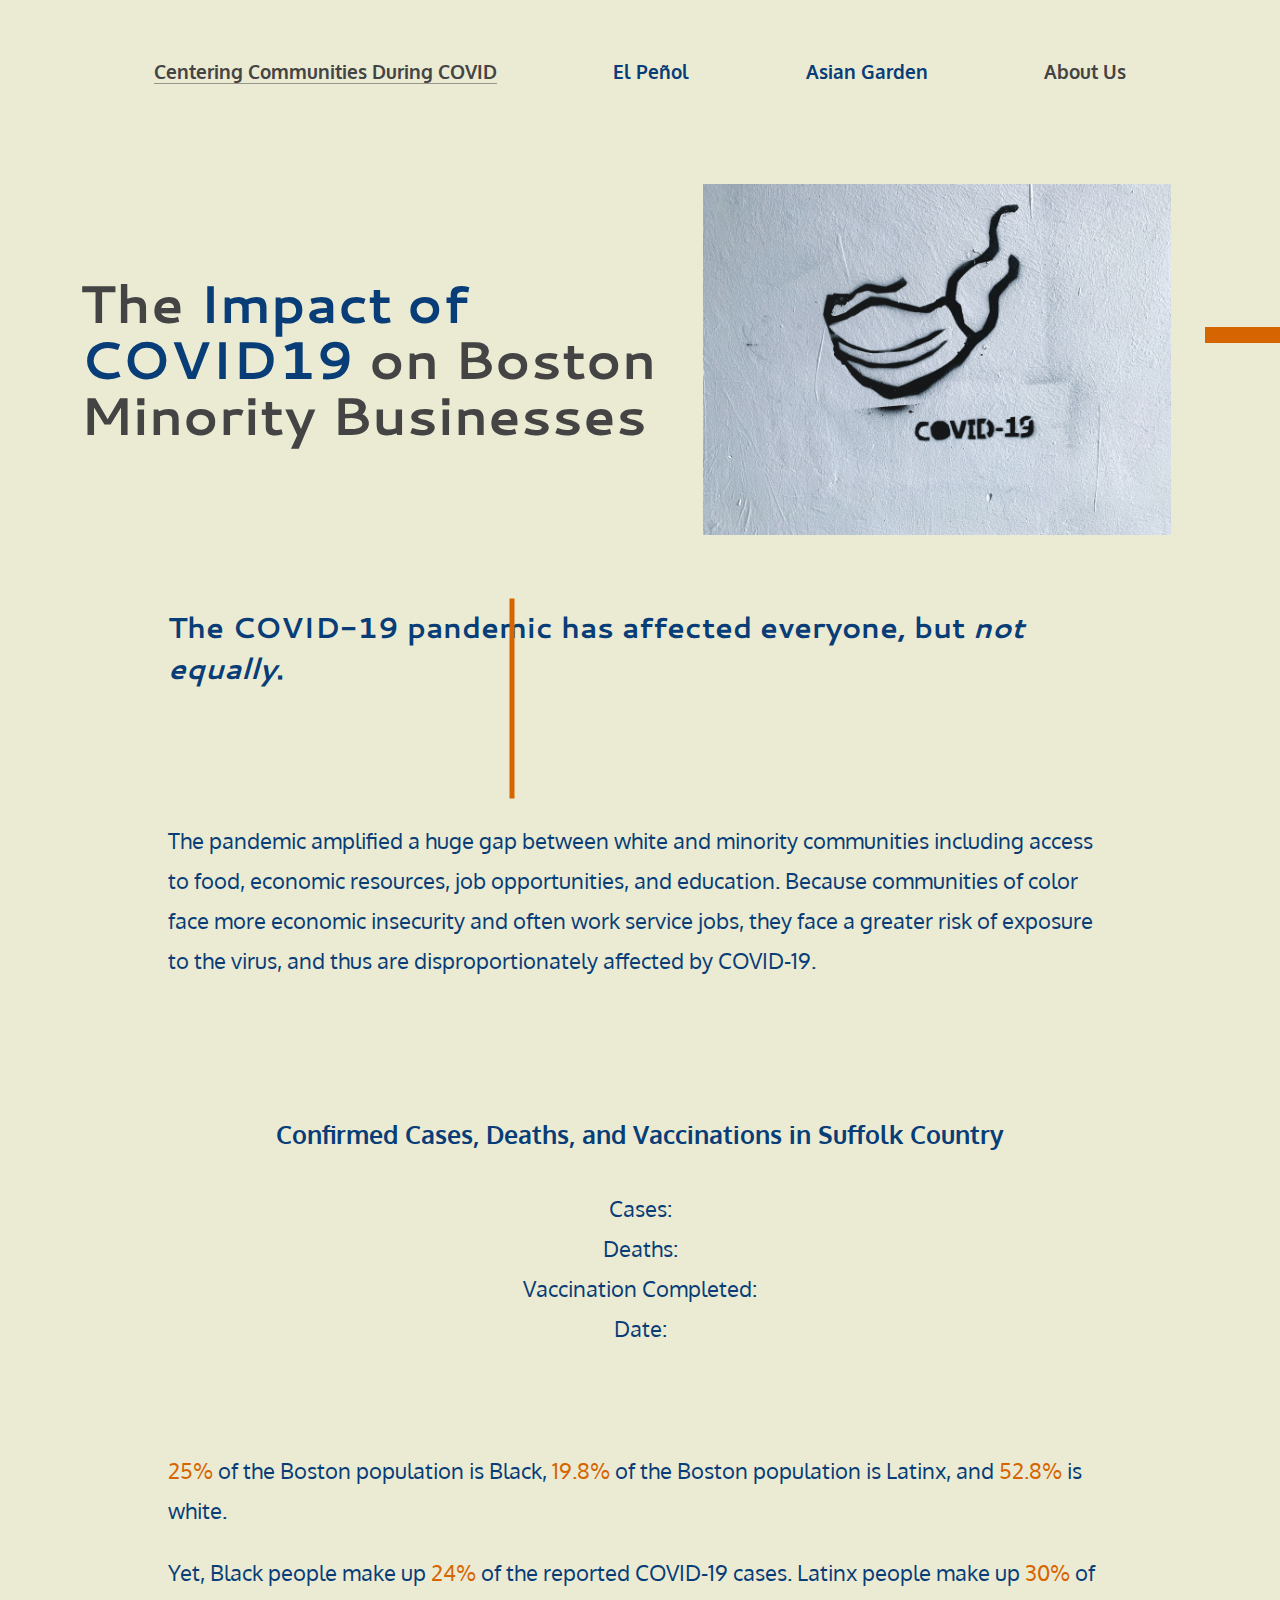
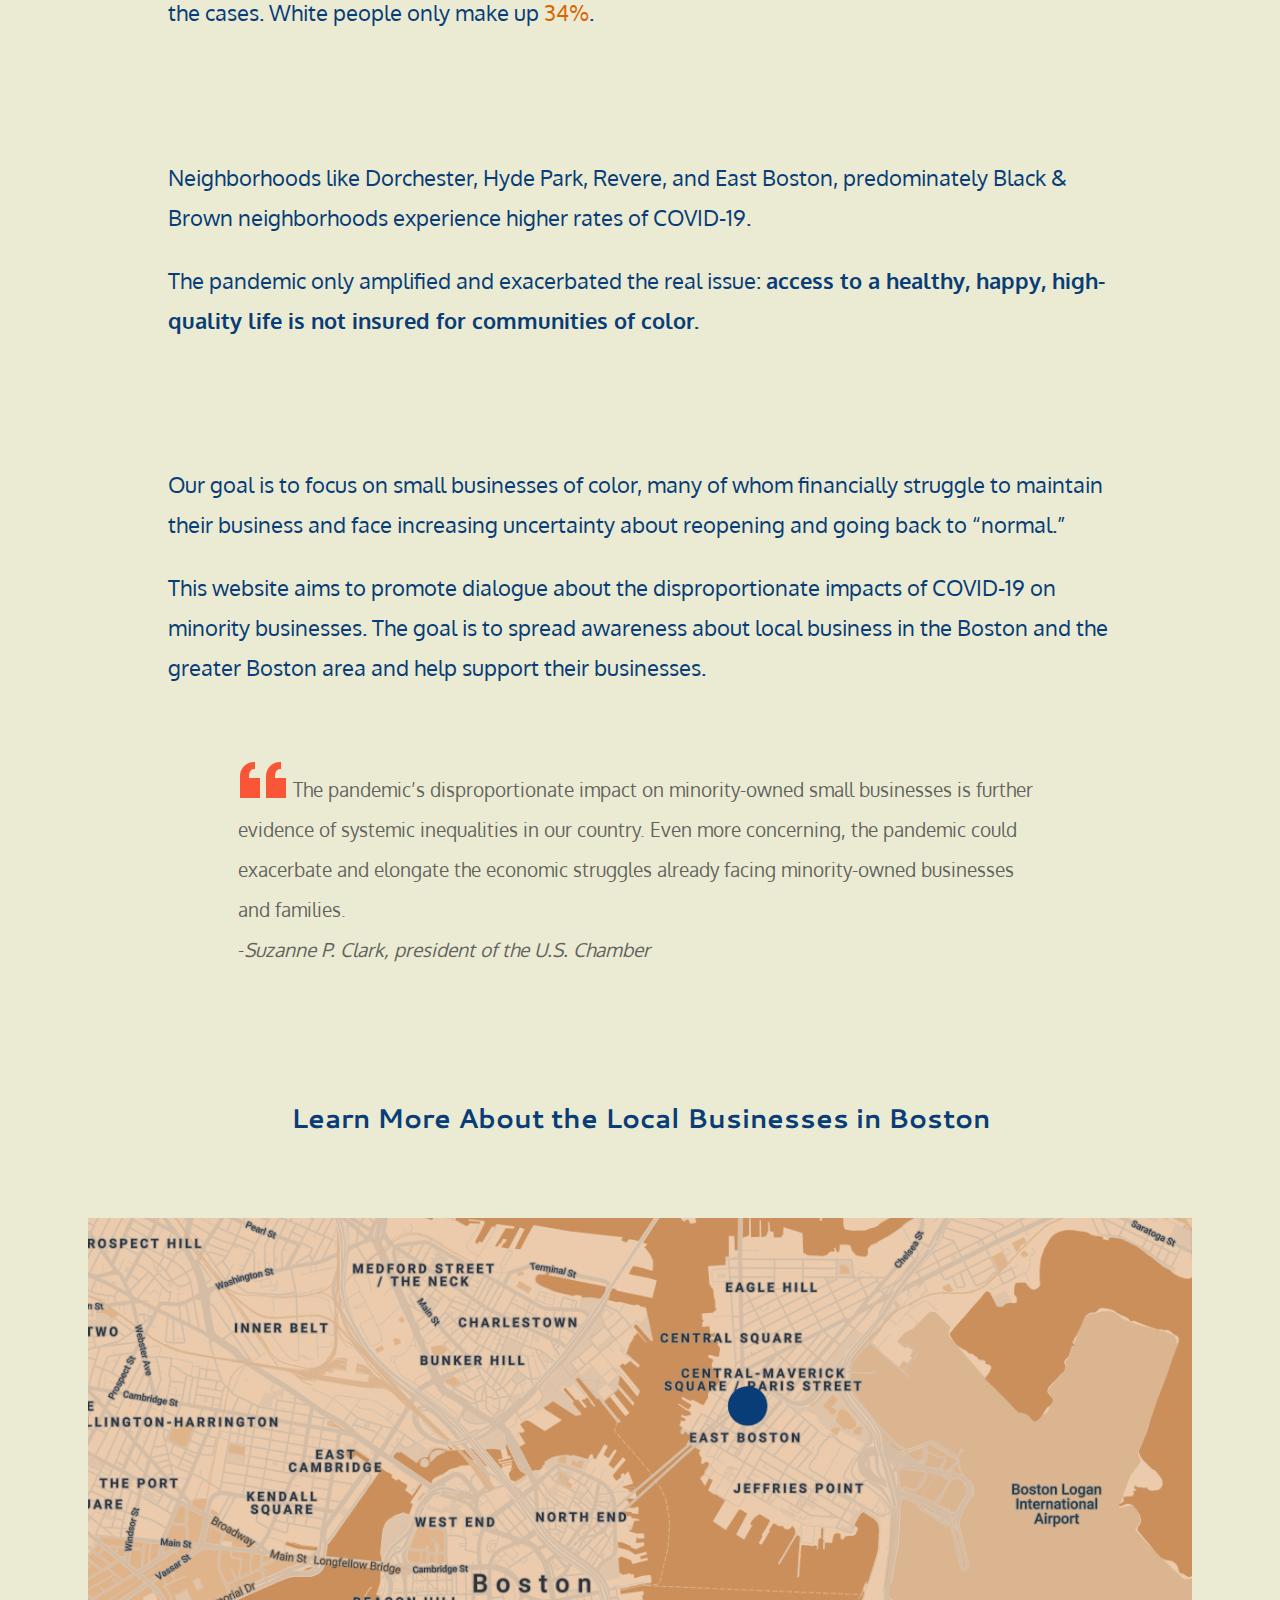
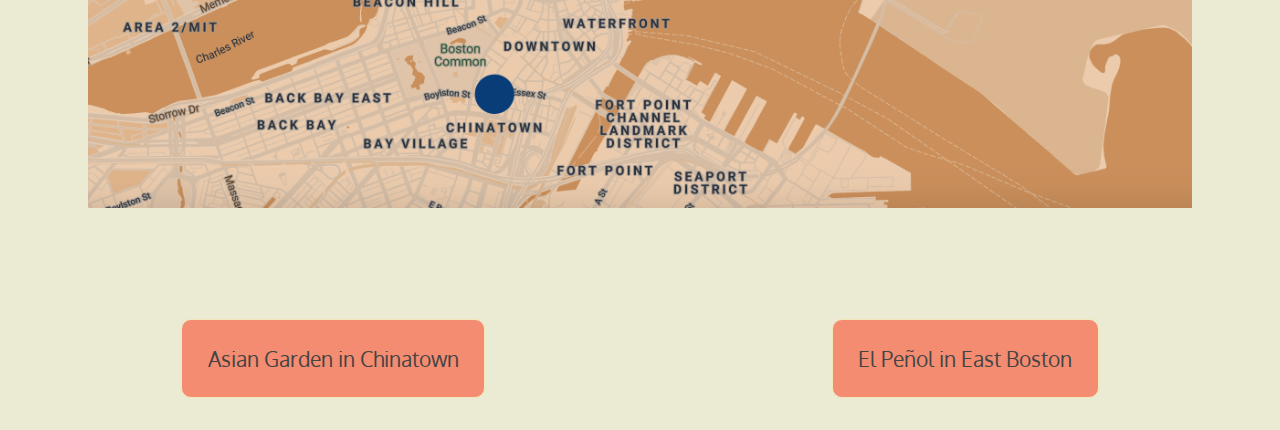
==== index.html @ 9fec3e1b "moved about us nav bar" ====
<!DOCTYPE html>
<head>
    <meta charset="utf-8">
    <meta http-equiv="X-UA-Compatible" content="IE=edge">
    <meta name="viewport" content="width=device-width, initial-scale=1.0"/>
    <link rel="stylesheet" href="styles/style.css">
    <link rel="apple-touch-icon" sizes="180x180" href="apple-touch-icon.png">
    <link rel="icon" type="image/png" sizes="32x32" href="favicon-32x32.png">
    <link rel="icon" type="image/png" sizes="16x16" href="favicon-16x16.png">
    <link rel="manifest" href="/site.webmanifest">
    <script src="https://ajax.googleapis.com/ajax/libs/jquery/3.5.1/jquery.min.js"></script> 
    <script src="scripts/script.js" defer></script>
    <title>Centering Communities During COVID-19</title>
</head>

  <body>  
    <header>
        <nav>
        <ul>
            <li><a class="nav-links centering-com active" href="index.html">Centering Communities During COVID</a></li>
            <li><a class="nav-links restaurant-link" href="eastboston.html">El Peñol</a></li>
            <li><a class="nav-links restaurant-link" href="chinatown.html">Asian Garden</a></li>
            <li><a class="nav-links" href="aboutus.html">About Us</a></li>
        </ul>
  </nav>
        <div class="container">
            <h1 class="front-page-header"> The <span class="header-span">Impact of COVID19</span> on Boston Minority Businesses </h1>
            <img class="header-image" src="assets/adam-niescioruk-Z9arfr0f248-unsplash.jpg" alt="graffiti of mask with word covid-19">  
            <div class="orange-line1"></div>
        </div>
    </header>  
    <main>
        <div class="homepage-introduction"> 
            <h2> The COVID-19 pandemic has affected everyone, but <i>not equally</i>.</h2>
        <div class="horizontal-line1"> </div>
        </div>
        <div class="overview-part-1">
            <p> The pandemic amplified a huge gap between white and minority communities including access to food, economic resources, job opportunities, and education. Because communities of color face more economic insecurity and often work service jobs, they face a greater risk of exposure to the virus, and thus are disproportionately affected by COVID-19. </p>
        </div>
        <div class="API-Data">
            <h4>Confirmed Cases, Deaths, and Vaccinations in Suffolk Country</h4>
            <div id="cases">Cases: </div>
            <div id="deaths">Deaths: </div>
            <div id= "vaccomp">Vaccination Completed: </div>
            <div id= "date"> Date: </div>
        </div>   
        </div>
        <div class="stats-set1"> 
            <p> <span>25%</span> of the Boston population is Black, <span>19.8%</span> of the Boston population is Latinx, and <span>52.8%</span> is white. </p>
            <p>Yet, Black people make up <span>24%</span> of the reported COVID-19 cases. Latinx people make up <span>30%</span> of the cases. White people only make up <span>34%</span>. </p>
        </div>
        <div class="overview-part-2">
            <p>  Neighborhoods like Dorchester, Hyde Park, Revere, and East Boston, predominately Black & Brown neighborhoods experience higher rates of COVID-19. </p>
            <p> The pandemic only amplified and exacerbated the real issue: <strong> access to a healthy, happy, high-quality life is not insured for communities of color.</strong> </p>
        </div>  
        
            <div class="overview-part-3">
                <p> Our goal is to focus on small businesses of color, many of whom financially struggle to maintain their business and face increasing uncertainty about reopening and going back to “normal.” </p>
                <p> This website aims to promote dialogue about the disproportionate impacts of COVID-19 on minority businesses. The goal is to spread awareness about local business in the Boston and the greater Boston area and help support their businesses.  </p>
                    <blockquote> <img class="quotemark" src="assets/icons8-quote-left-100.png">
                        The pandemic’s disproportionate impact on minority-owned small businesses is further evidence of systemic inequalities in our country. Even more concerning, the pandemic could exacerbate and elongate the economic struggles already facing minority-owned businesses and families. <br> -<cite>Suzanne P. Clark, president of the U.S. Chamber</cite></div>
                    </blockquote>
            </div>
        </div>

        <div class="cta-section"> 
            <h3> Learn More About the Local Businesses in Boston</h3>
            <img class="neighborhood-map" src="assets/map of neighborhood.png">
            <div class="cta"> 
                <button class="restaurant-button"> <a class="bottom-cta" href="chinatown.html">Asian Garden in Chinatown</a> </button>
                <button class="restaurant-button"> <a class="bottom-cta" href="eastboston.html">El Peñol in East Boston</a> </button>
            </div>
        </div>
    </main>
    <div class="foo2"></div>
  </body>

  <footer></footer>
</html>


  

</body>
</html>
---- styles/style.css ----
@import url('https://fonts.googleapis.com/css2?family=Cantarell:ital,wght@0,400;0,700;1,400;1,700&display=swap'); 
@import url('https://fonts.googleapis.com/css2?family=Oxygen:wght@300;400;700&display=swap'); 

*,
*::before,
*::after {
  box-sizing: border-box;
}

a:link { text-decoration: none; color:rgb(68, 68, 68)}
a:visited { text-decoration: none; color:rgb(68, 68, 68);}
a:hover { text-decoration: none; color:#d66401;}
a:active { text-decoration: none; color:rgb(68, 68, 68);}
/* universal + home page css */

/* for the carousel */
.carousel {
    /* width: fit-content;
    height:50rem; */
 display: relative;
}
.carousel-img{
    max-width: 20rem;
    width: fit-content;
    margin:0 auto;
} 

/* carousel ends */


body{
    background-color: #EBEBD3;
}

h1.front-page-header{
    padding-right: 1.5rem;
    font-size: 2.4rem;
}

.header-image{
    max-width: 100%;
    padding: 0.5rem 1rem;
    position: relative;
    right: 0.6rem;
}

.container{
    text-align: left;
    place-items: center;
    padding-left: 2.5rem;
}

/*decorative elements*/
/*the first orange block*/
.orange-line1{
    width: 200px;
    padding-bottom: 1rem;
    background:  #d66401;
    position: relative;
    bottom: 1.5rem;
    left: 0.5rem;
}

/*the second orange block*/
.horizontal-line1{
    height: 5px;
    width: 200px;
    background:  #d66401;
    position: relative;
    transform:rotate(90deg);
    bottom: 1rem;
    right: 8rem;
   
}

.circle{
    display: inline-block;
    height: 150px;
    width: 150px;
    border-radius: 50%;
    background:  #083e77a2;
    position: relative;
}

.line{
    display: none;
}


.foo5{
    width: 50px;
    height: 10px;
    position: relative;
    background:  #d66401;
}

/*navigation bar */

ul{
    padding-inline-start: 0px;
}

nav ul {
    display: flex;
    flex-direction: column;
    font-family: 'Oxygen', sans-serif; 
    font-size: 0.8em;
    font-weight: bold;
    list-style-type: none; 
    color:rgb(68, 68, 68);
  } 
 
  nav li{
      padding: 0.5rem;
      text-align: center;
  }

  a.active{
    border-bottom: 1px solid rgba(68, 68, 68, 0.507);
}

  a.restaurant-link{
    text-decoration: none; color:#083D77}
  a.restaurant-link:hover { text-decoration: none; color:#d66401;}

  a.bottom-cta:hover { text-decoration: none; color:rgb(68, 68, 68);}
  

  .header-span{
      color: #083D77;
  }

span{
    color: #d66401;
}


.homepage-introduction{
    text-align: left;
    place-items: center;
    margin: auto;
    padding: 4rem;
}

.overview-part-1{
    text-align: left;
    place-items: center;
    margin: auto;
    padding: 2rem 3.5rem;
}

.stats-set1{
    text-align: left;
    place-items: center;
    padding: 2rem 3.5rem;
    margin: auto;
}

.overview-part-2{
    text-align: left;
    place-items: center;
    margin: auto;
    padding: 2rem 3.5rem;
}

.overview-part-3{
    text-align: left;
    place-items: center;
    margin: auto;
    padding: 2rem 3.5rem;
}

h1{
font-size: 3em;
font-family: 'Cantarell', sans-serif;
color: rgb(68, 68, 68);
line-height: 2.5rem;
}


h2{
font-size: 1.3em;
font-family: 'Cantarell', sans-serif;
font-weight: bold;
color: #083D77;
}

h3{
font-size: 1.3em;
font-family: 'Cantarell', sans-serif;
font-weight: bold;
color: #083D77;
}

h4{
font-size: 1.8em;
font-family: 'Cantarell', sans-serif;
color: #d66401;
}

p{
font-size: 1.1em;
font-family: 'Oxygen', sans-serif;
color: #083D77;
}


blockquote{
    line-height:1.5em;
    font-size: 1em;
    font-family: 'Oxygen', sans-serif;
    text-align: left;
    color:rgba(68, 68, 68, 0.815);
    padding-top: 1rem;
    margin-inline-start: 0;
    margin-inline-end: 0;
}


.quotemark{
    max-height: 50px;
    position: relative;
    top: 10px;
}

.eb-quote{
    text-align: left;
    font-size: 1.2em;
}

.overview{
    margin: auto;
    line-height: 3em;
}

.API-Data{
    font-size: 1.1em;
    font-family: 'Oxygen', sans-serif;
    color: #083D77;
    text-align: left;
    place-items: center;
    padding: 2rem 3.5rem;
    margin: auto;
}

div.API-Data h4{
    font-size: 1.1em;
    font-family: 'Oxygen', sans-serif;
    color: #083D77;
}

.cta-section {
    margin: auto;
    line-height: 3em;
    margin-bottom: 2rem;

}

div.cta-section > h3{
    text-align:center;
}

.cta {
    display: flex;
    justify-content: space-around;
    margin: auto;
    margin-top: 5%;
}

a:visited .chinatown-button{
    text-decoration: none;
}

.restaurant-button{
    font-size: 1em;
    font-family: 'Oxygen', sans-serif;
    background-color: #f95538a2;
    padding: 3%;
    border-radius: 10px;
    border: 1px solid #f3e7ba;
}

.restaurant-button:hover{
    background-color: #f3ba88;
}

.neighborhood-map{
    display: none;
}

/* restaurant specific css */

.to-restaurant-video{
    padding: 2.5rem;
    text-align: center;
}

.restaurant-arrow{
    display: none;
}

.restaurant-arrow-ag{
    display: none;
}

.name{
    text-align: left;
    padding-left: 0.5rem;
}

div.name h1{
    line-height: 3rem;
}

.address{
    text-align: left;
    place-items: left;
    font-size: 0.5em;
    background-color: #EE964B;
    
}

div.address h2{
    font-size: 3em;
    font-family: 'Cantarell', sans-serif;
    color: rgb(68, 68, 68);
    line-height: 2.5rem;
    padding-left: 1rem;
}

.introduction{
    text-align: left;
    place-items: center;
    padding: 1rem 3rem;
    margin: auto;
}

.walk-through{
    text-align: left;
    place-items: center;
    padding: 1rem 3rem;
    margin: auto;
}

.profile{
    text-align: left;
    place-items: center;
    margin: auto;
    padding: 1rem 3rem;
}

.impact{
    text-align: left;
    place-items: center;
    margin: auto;
    padding: 1rem 3rem;
}


li{
    font-size: 1.1em;
    font-family: 'Oxygen', sans-serif;
    color: #083D77;
    padding: 3rem;
    list-style: none;
}


.support{
    padding-top: 1rem;
    text-align: center;
    place-items: center;
    margin: auto;
}

.rest-support-list{
    display: flex;
    flex-direction: column;
    place-items: center;
}

a.support-button:hover{
    background-color: #f3ba88;
    color: rgb(68, 68, 68);
}


.support-button{
    max-width: fit-content;
    height: fit-content;
    background-color: #f95538a2;
    padding: 1rem;
    border-radius: 10px;
    border: 1px solid #f3e7ba;
    font-size: 1em;
    font-family: 'Oxygen', sans-serif;
    margin-bottom: 1rem;
}

.owner{
   margin: 0 auto;
   display: block;
   max-width: 100%;

}

.elpelon-owner{
    margin: 0 auto;
    display: block;
    max-width: 100%;
}

.inside1{
    margin: 0 auto;
    display: block;
    width: 100%;
    border: 2px solid #EE964B;
}

.takeout{
    margin: auto;
    display: block;
    max-width: 100%;
    width: 400px;
    border: 2px solid #EE964B;
}

.takeout-block{
    padding: 1rem 3rem;
}

figure{
    padding: 5%;
    font-size: 0.7em;
    font-family: 'Oxygen', sans-serif;
    color: rgb(68, 68, 68);
    text-align: center;
    margin-inline-end: 0px;
    margin-block-end: 0em;
    margin-inline-start: 0;
}

figure.inside-restaurant{
    padding: 0;
}

.arrow-group{
    z-index: 1;
    height:fit-content;
}

.rest-image-caption{
    font-size: 2.5em;
    font-style: italic;
    position: relative;
    padding: 0 1rem;
}

.eb-rest-image-caption{
    font-size: 2.5em;
    font-style: italic;
    position: relative;
    padding: 0 1rem;
}

.support-AG{
    font-size: 1em;
    font-family: 'Oxygen', sans-serif;
    background-color: #F4D35E;
    padding: 5%;
    margin-bottom: 3%;
    border-radius: 10px;
    border: 1px solid #f3e7ba;
  }

  .blue {
    background: #d66401;
  }

  .poc-statistics{
    display: inline-block;
    text-align: left;
    margin: auto;
    padding: 2.5rem;
    font-size: 0.6em;
}

a[rel="footnote"] {
    font-size: 0.5em;
    vertical-align: super;
}

.restaurant-image{
    max-width: 100%;
    position: relative;
    padding: 1rem;
}

.eb-restaurant-image{
    max-width: 100%;
    position: relative;
    padding: 1rem;
}


.takeout-arrow-ag{
    display: none;
}

.take-out-caption{
    display: block;
    max-width: 100%;
    font-size: 1.3em;
    margin-bottom: 3%;

}

.inside-caption{
    display: block;
    font-size: 1.2em;
    color: #083D77;
}

.list-support{
    display: none;
}


.address-figure{
    display: flex;
    align-items: flex-start;
    flex-direction: column-reverse;
}

video{
    max-height: min-content;
    max-width: 100%;
    margin-top: 0.8rem;
}

.social-media-buttons{
    display: flex;
    flex-direction: row;
    margin-bottom: 1rem;
}

#twitter-widget-0{
    visibility: visible;
}

/* asian garden restaurant specific css */
.foo-ag {
    float: left;
    width: 300px;
    height: 5px;
    border: 1px solid rgba(0, 0, 0, 0);
    padding-bottom: 2%;
  }


/* el pelon specific css */

.helpEB{
    font-size: 1em;
    font-family: 'Oxygen', sans-serif;
    background-color: #F4D35E;
    padding: 1%;
    border-radius: 10px;
    border: 1px solid #f3e7ba;
  }


  .foo-eb {
    float: left;
    width: 300px;
    height: 5px;
    border: 1px solid rgba(0, 0, 0, 0);
    padding-bottom: 2%;
  }

/* about us specific css */
.about-us{
    text-align: left;
    place-items: center;
  }

  .role{
      font-style: italic;
  }

  .block{
    width: 200px;
    padding-bottom: 2%;
    background: #d66401;
  }

  .profile-pic{
      padding: 0 4rem;
  }

  .selina-image{
    display:flex;
    justify-content: center;
    width: 100%;
    margin: auto;
    border: 2px solid #EE964B;
  }

  .elyana-image{
    display:flex;
    justify-content: center;
    width: 100%;
    margin: auto;
    border: 2px solid #EE964B;
  }

  main.aboutus-main{
    text-align: left;
    place-items: center;
    max-width: 100%;
    margin: auto;
    padding: 3rem;
  }

  section.doc-links a{
      font-size: 1.3em;
      line-height: 2rem;
      font-family: 'Cantarell', sans-serif;
      color: #083D77;
  }

  section.doc-links a:hover{
      border-bottom: 0.5px solid #EE964B
  }

  section.doc-links{
    display: flex;
    flex-direction: column;
    text-align: center;
    padding: 3rem;
  }


  @media only screen and (min-width: 550px){

    nav ul {
        display: flex;
        flex-direction: row;
        justify-content: space-evenly;
        padding: 1rem;
      } 

    p{
        font-size: 1.1em;
       }

    .list-support{
        display:block;
        margin: auto;
        font-size: 1.2em;
    }
    
  }

  @media only screen and (min-width: 600px) {
    p{
        font-size: 1.2em;
       }
    
   h2{
        font-size: 1.3em;
    }

    h3{
        font-size: 1.2em;
    }

    nav ul {
        font-size: 0.9em;
      } 
    
    li{
        font-size: 1em;
        max-width: 100%;
      }

    blockquote{
        font-size: 1.1em;
        padding: 2%;
        margin-inline-start: 2rem;
        margin-inline-end: 2rem;
        }

    .neighborhood-map{
        display: block;
        width: 100%;
        max-width: 500px;
        margin: auto;
    }

    
    

    /* restaurant specific media query */

    .rest-image-caption{
        font-size: 3em;
    }
    
    .eb-rest-image-caption{
        font-size: 3em;
    }

    div.address h2{
        padding-top: 1rem;
    }

    div.profile h3{
        font-size: 1.5em;
    }

    div.impact h3{
        font-size: 1.5em;
    }

    div.support h3{
        font-size: 1.5em;
    }

    .to-restaurant-video{
    display: flex;
    justify-content: space-between;
    flex-direction: row-reverse;
    text-align: center;
    place-items: center;
    max-width: 500px;
    margin: auto;
    }

    p.video-description{
    color:#083D77;
    font-size: 1.5em;
    font-style: italic;
    }

    .inside-caption{
        position: relative;
        font-size: 1.4em;
        font-style: italic;
        color:#083D77;
    }

    figure.inside-restaurant{
        padding: 1.5rem;
    }

    .inside1{
        width: 100%;
        max-width: 400px;
        margin: auto;
        padding: 2rem;
        border: 2px solid #EE964B;
    }

    .owner{
        padding: 1.5rem;
    }

    .take-out-caption{
        font-size: 1.4em;
        font-style: italic;
        color:#083D77;
    }

    .takeout-block{
        padding: 1rem 7rem;
    }

    .rest-support-list{
        display: grid;
        grid-template-columns: 1fr 0.6fr;
        grid-gap: 0.8rem;
    }

    .social-media-buttons{
        display: grid;
        grid-gap: 0.3rem;
    }

    /* about us css */

    section.selina p{
        font-size: 1.1em;
    }

    section.elyana p{
        font-size: 1.1em;
    }

}

    
  @media only screen and (min-width: 700px){
      h3{
          font-size: 1.3;
      }

      /* restaurant css */
      .inside1{
        max-width: 400px;
    }

    /* about us css */
    main.aboutus-main{
        text-align: left;
        place-items: center;
        max-width: 100%;
        margin: auto;
        padding: 3.5rem;
        line-height: 1.5rem;
      }
  }  



  @media only screen and (min-width: 800px){
    h1.front-page-header{
        line-height: 3rem;
    }

    .homepage-introduction{
        padding: 1rem 5rem;
    }
    
    .overview-part-1{
        padding: 1rem 5rem;
    }

    .stats-set1{
        padding: 1rem 5rem;
    }

    .overview-part-2{
        padding: 1rem 5rem;
    }
    
    .overview-part-3{
        padding: 1rem 5rem;
    }

    .container{
        display: flex;
    }

    .header-image{
        max-width: 450px;
    }
    
    nav ul {
        padding: 3%;
        font-family: 'Oxygen', sans-serif; 
        font-size: 0.9em;
    }

    h1.front-page-header{
     font-size: 3.3em;
     max-width: 100%;
    }

    h2{
        font-size: 1.5em;
    }

    h3{
        font-size: 1.5em;
    }

    p{
        font-size: 1.3em;
       }
    
    li{
        font-size: 1.3em;
        max-width: 90%;
       }
    
    blockquote{
        text-align: left;
        padding-top: 3rem;
        font-size: 1.2em;
        padding: 2%;
    }

    .neighborhood-map{
        padding: 2rem;
        max-width: 670px;
    }
    

    /* restaurant specific css */

    .inside1{
        max-width: 500px;
    }

    .restaurant-button{
        font-size: 1.3em;
    }
    
    
     p.video-description{
        color:#083D77;;
        font-size: 2em;
        font-style: italic;
        background-color:  rgb(219, 218, 218);
        }

    .introduction{
        padding: 0rem 4rem;
    }

    .walk-through{
        padding: 1rem 4rem;
    }

    .profile{
        padding: 1rem 4rem;
    }
    
    .owner{
        max-width: 500px;
    }

    .impact{
        padding: 1rem 4rem;
    }

    .inside-caption{
        display: inline-block;
        font-size: 2em;
        position: relative;
        right: 150px;
        background-color: rgb(219, 218, 218);
    }

    figcaption{
        font-size: 2em;
        color: #083D77;
    }

    .poc-statistics{
        font-size: 0.9em;
    }

    .takeout{
        max-width: 500px;  
    }


     /*change to about us*/  
     div.bios{
        display: grid;
        grid-template-columns: 1fr 1fr;
        column-gap: 8rem;
    }

    section.selina h1{
        display: flex;
        flex-direction: column;
        align-content: space-between;
        font-size: 2em;
    }

    section.elyana h1{
        display: flex;
        flex-direction: column;
        align-content: space-between;
        font-size: 2em;
    }

    section.doc-links a{
        font-size: 1.5em;
        line-height: 2.5rem;
    }
  
    section.doc-links a:hover{
        border-bottom: 0.5px solid #EE964B;
    }
  }

   


@media only screen and (min-width: 1000px){

    /*home page css */
    h1.front-page-header{
        line-height: 3.5rem;
    }

    .homepage-introduction{
        padding: 2rem 8.5rem;
    }
    
    .overview-part-1{
        padding: 2rem 8.5rem;
    }
    
    .stats-set1{
        padding: 2rem 8.5rem;
    }

    div.API-Data{
        padding: 2rem 8.5rem;
    }
    
    .overview-part-2{
        padding: 2rem 8.5rem;
    }
    
    .overview-part-3{
        padding: 2rem 8.5rem;
    }


    .container{
        padding-top: 2rem;
        display: flex;
    }

    .header-image{
        max-width: 500px;
    }

    h2{
        font-size: 1.7em;
    }

    h3{
        font-size: 1.6em;
    }

    blockquote{
        padding-top: 3rem;
        font-size: 1.2em;
        padding: 4%;
    }

    .neighborhood-map{
        padding: 2rem;
        max-width: 800px;
    }


    /* restaurant specific css */
    div.introduction h2{
        font-size: 1.4em;
    }

    div.profile h3{
        font-size: 2em;
    }

    div.impact h3{
        font-size: 2em;
    }

    div.support h3{
        font-size: 2em;
    }

    .arrow-group{
        z-index: 1;
        height:fit-content;
        margin-top: 40%;
        margin-right: 1rem;
    }

    .address{
        display: flex;
        padding: 2%;
    }

    .address-figure{
        display: flex;
        align-items: flex-start;
        flex-direction: row;
        margin-right: 12rem;
    }

    .restaurant-image{
        max-width: 500px;
    }

    div.name h1{
        padding-left: 1.5rem;
    }

    div.address h2{
        padding-left: 5rem;
        font-size: 2.2rem;
        position: relative;
        top: 3rem;
        left: 1rem;
    }

    .rest-image-caption{
        font-size: 3.5em;
        color:#083D77;
    }
    
    .restaurant-arrow{
        display: inline-block;
        max-width: 50px;
        height: 50px;
    }

    .eb-restaurant-image{
        max-width: 500px;
    }

    .eb-rest-image-caption{
        font-size: 3.5em;
        color:#083D77;
    }

    .restaurant-arrow-ag{
        display: inline-block;
    }

    p.video-description{
        color:#083D77;
        font-style: italic;
        position: relative;
        font-size: 2em;
        }

    .introduction{
        padding: 2rem 6rem;
    }

    .walk-through{
        padding: 2rem 6rem;
        line-height: 2em;
    }

    .profile{
        padding: 2rem 6rem;
        line-height: 2em;
    }
    
    .owner{
        max-width: 500px;
    }

    .impact{
        padding: 2rem 6rem;
        line-height: 2em;
    }

    .to-restaurant-video{
        max-width: 500x;
        }

    .inside1{
        max-width: 550px;
    }

    .inside-caption{
        font-size: 2.5em;
        bottom: 200px;
    }

    .owner{
        max-width: 500px;
    }

    .elpelon-owner{
        max-width: 400px;
    }



    .takeout{
        max-width: 500px;
        padding: 1rem; 
    }

    .support-AG{
        font-size: 1em;
        font-family: 'Oxygen', sans-serif;
        background-color: #F4D35E;
        padding: 3%;
        border-radius: 10px;
        border: 1px solid #f3e7ba;
      }

      /* about us css */
      section.selina p{
        font-size: 1.2em;
    }

      section.elyana p{
        font-size: 1.2em;
    }

    section.doc-links{
        display: flex;
        flex-direction: row;
        justify-content: space-around;
        text-align: center;
        padding: 3rem;
      }


    .circle{
        width: 200px;
        height: 200px;
        left: 45rem;
        bottom: 10rem;
    }

    .line{
        display: inline-block;
        width: 5px;
        height: 300px;
        background-color:#ee974bb6;
        position: relative;
        left: 35rem;
        transform: rotate(45deg); 
}
}


@media only screen and (min-width: 1200px){

    h1.front-page-header{
        padding: 2rem;
    }

    .homepage-introduction{
        padding: 2.5rem 10rem;
    }

    .overview-part-1{
        padding: 2.5rem 10rem;
        line-height: 2.5rem;
    }
    
    .stats-set1{
        padding: 2.5rem 10rem;
        line-height: 2.5rem;
    }

    div.API-Data{
        padding: 2.5rem 10rem;
        line-height: 2.5rem;
        font-size: 1.4em;
    }
    
    .overview-part-2{
        padding: 2.5rem 10rem;
        line-height: 2.5rem;
    }
    
    .overview-part-3{
        padding: 2.5rem 10rem;
        line-height: 2.5rem;
    }

    h2{
        font-size: 1.8em;
    }

    h3{
        font-size: 1.7em;
    }

    p{
        font-size: 1.4em;
    }

    blockquote{
        line-height: 2.5rem;
    }

    nav li{
        font-size: 1.3em;
    }

    a.centering-com{
        font-size: 1em;
    }

    li{
        font-size: 1.3em;
        max-width: 100%;
    }

    .restaurant-button{
        padding: 2%;
    }

    .neighborhood-map{
        padding: 3rem;
        max-width: 1200px;
    }

    /* restaurant specific css */
    div.name h1{
        padding-left: 9rem;
    }

    div.address h2{
        padding-left: 5rem;
        font-size: 2.2rem;
        left: 3rem;
    }

    .address-figure{
        margin-right: 10rem;
    }

    div.introduction h2{
        font-size: 1.5em;
    }

    .address{
        display: flex;
        padding: 2%;
    }
        
    .introduction{
    padding: 2rem 11rem;
    line-height: 2.2rem;
   
    }

    .walk-through{
    padding: 2rem 11rem;
    line-height: 2.2rem;
    }

    .inside1{
        max-width: 600px;
    }

    .profile{
    padding: 2rem 11rem;
    }

    .impact{
    padding: 2rem 11rem; 
    }

    .to-restaurant-video{
        max-width: 700px;
    }

    li.list-support{
        padding-left: 10rem;
    }
    
    /* header details for ag */

    .eb-restaurant-image{
        max-width: 600px;
    }

    .eb-rest-image-caption{
        font-size: 3.5em;
        color:#083D77;
    }


    /* header info for east boston */

    .rest-image-caption{
        font-size: 3.5em;
        color:#083D77;
    }   

    .restaurant-image{
        max-width: 600px;
    }

    .inside-caption{
    font-size: 3em;
    position: relative;
}

/* about us css */
    main.aboutus-main{
        padding: 2rem 8rem;
    }

    .selina-image{
        padding: 1rem;
      }
    
      .elyana-image{
        padding: 1rem;
      }

}

@media only screen and (min-width: 1300px){
    .eb-restaurant-image{
        width: 100%;
        margin: auto;
    }

    .restaurant-image{
        width: 100%;
        margin: auto;
    }


}
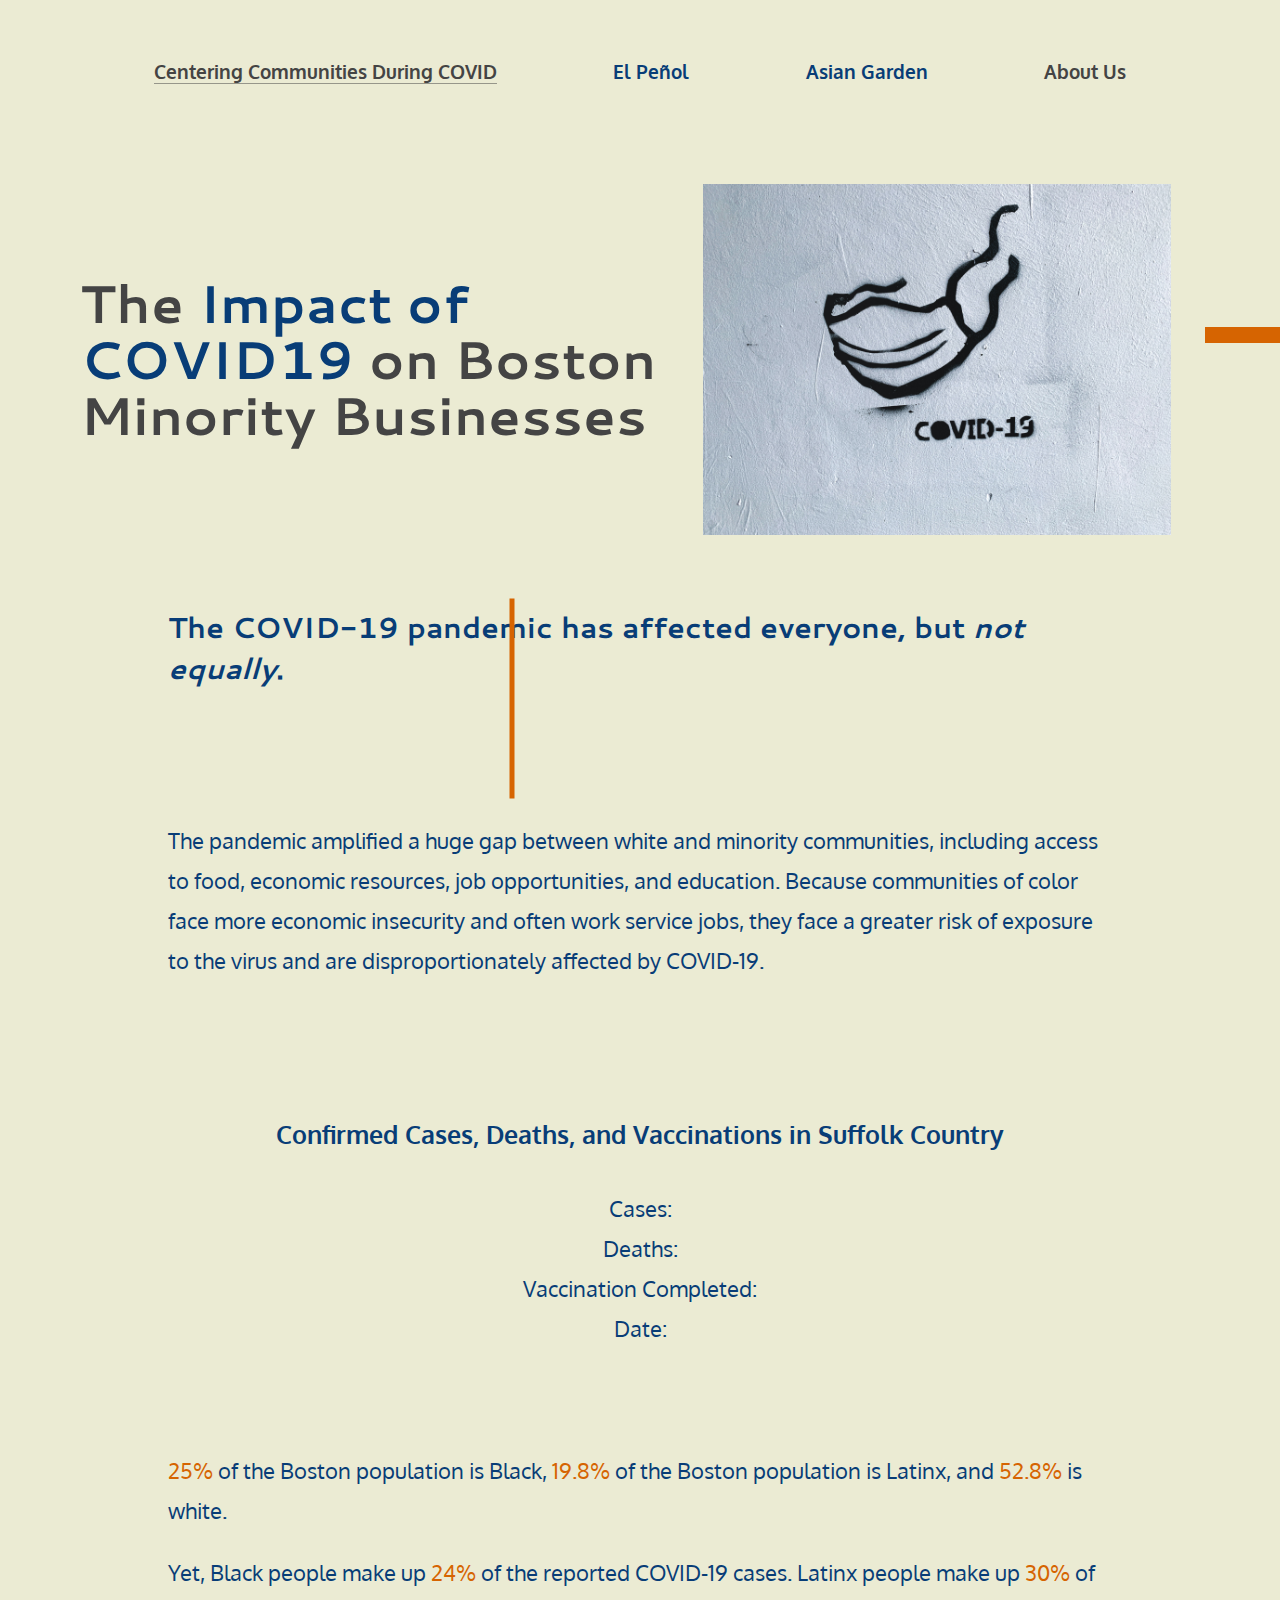
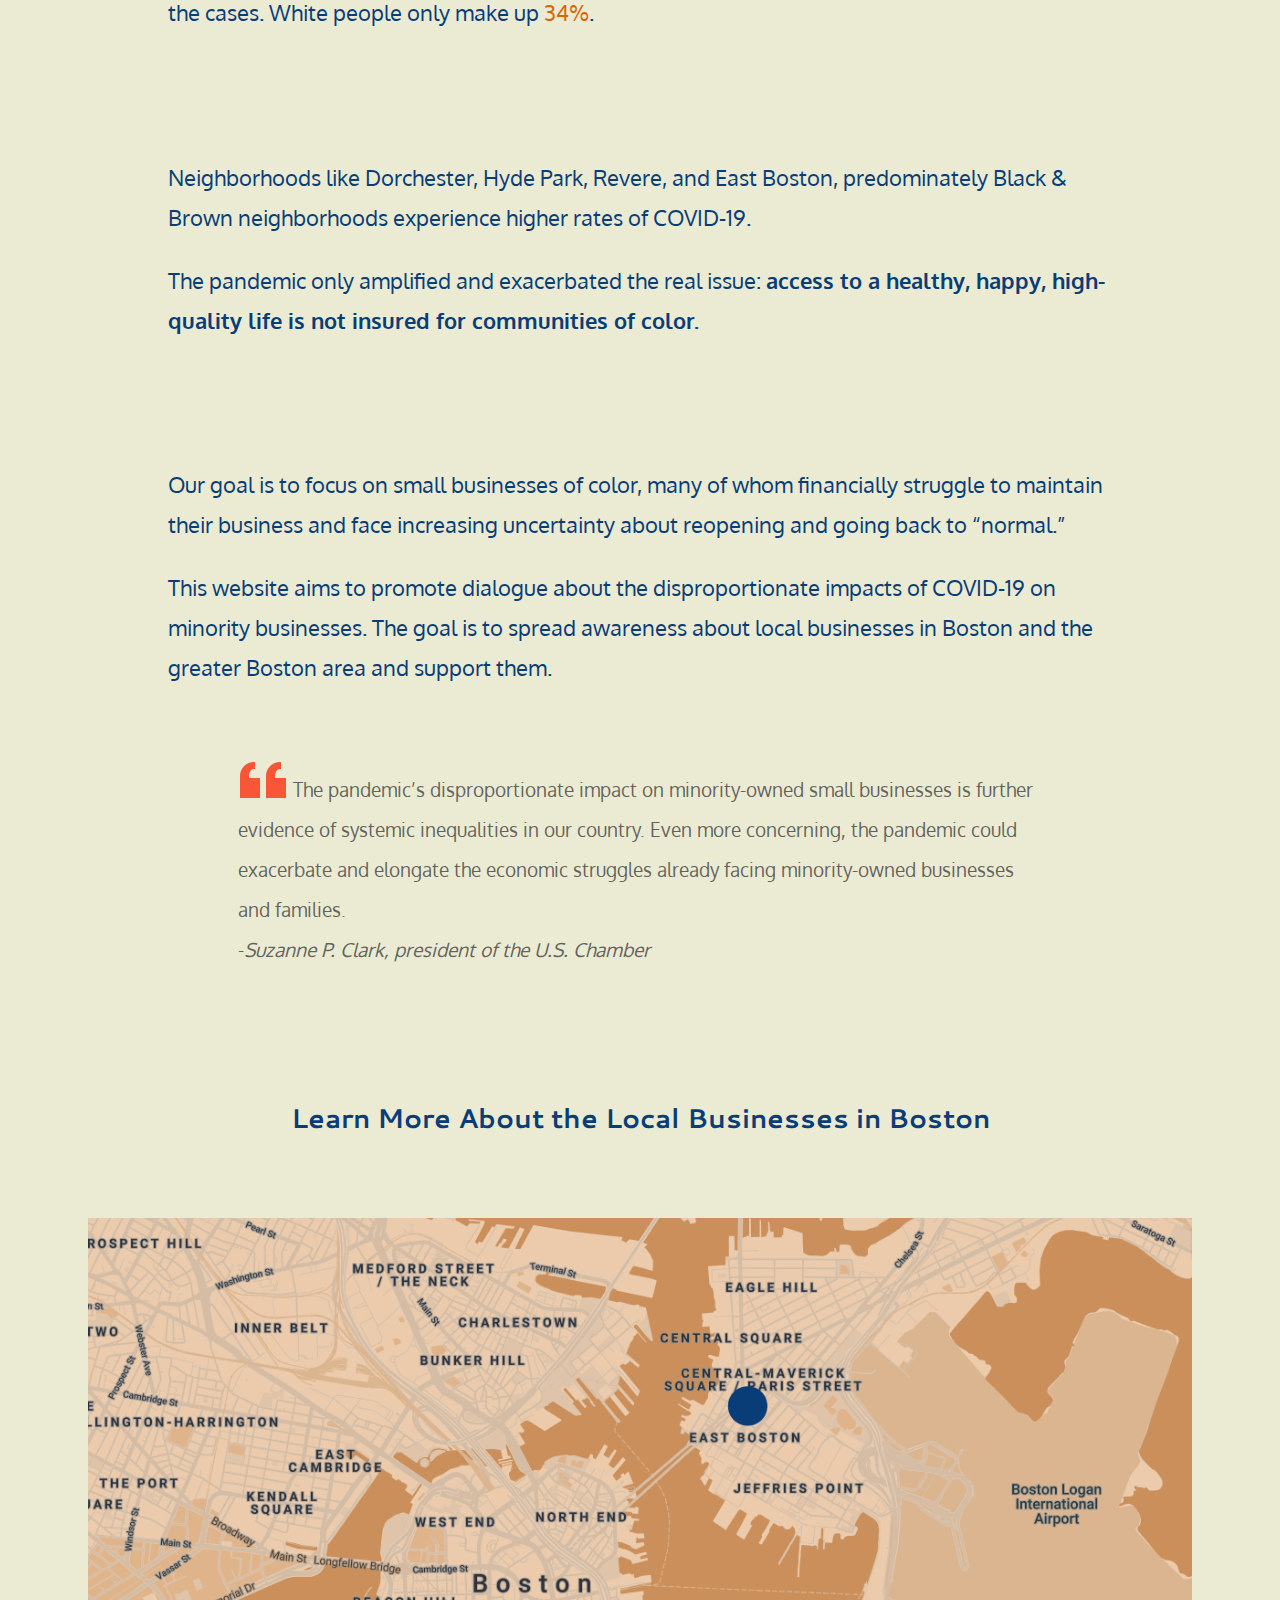
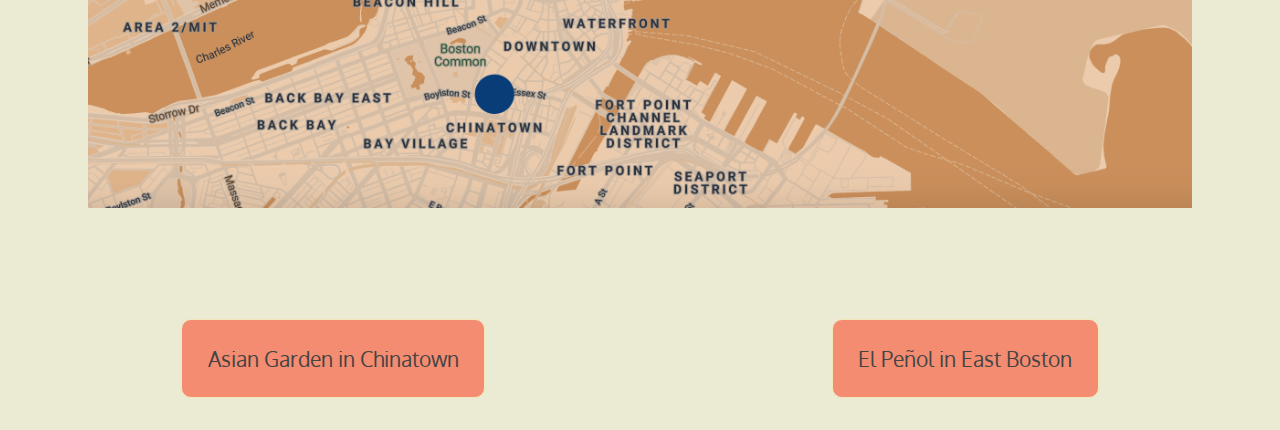
==== commit e74e88fe: "changed height of pictures" ====
--- a/index.html
+++ b/index.html
@@ -35,7 +35,7 @@
         <div class="horizontal-line1"> </div>
         </div>
         <div class="overview-part-1">
-            <p> The pandemic amplified a huge gap between white and minority communities including access to food, economic resources, job opportunities, and education. Because communities of color face more economic insecurity and often work service jobs, they face a greater risk of exposure to the virus, and thus are disproportionately affected by COVID-19. </p>
+            <p> The pandemic amplified a huge gap between white and minority communities, including access to food, economic resources, job opportunities, and education. Because communities of color face more economic insecurity and often work service jobs, they face a greater risk of exposure to the virus and are disproportionately affected by COVID-19. </p>
         </div>
         <div class="API-Data">
             <h4>Confirmed Cases, Deaths, and Vaccinations in Suffolk Country</h4>
@@ -55,8 +55,8 @@
         </div>  
         
             <div class="overview-part-3">
-                <p> Our goal is to focus on small businesses of color, many of whom financially struggle to maintain their business and face increasing uncertainty about reopening and going back to “normal.” </p>
-                <p> This website aims to promote dialogue about the disproportionate impacts of COVID-19 on minority businesses. The goal is to spread awareness about local business in the Boston and the greater Boston area and help support their businesses.  </p>
+                <p> Our goal is to focus on small businesses of color, many of whom financially struggle to maintain their business and face increasing uncertainty about reopening and going back to “normal.”  </p>
+                <p> This website aims to promote dialogue about the disproportionate impacts of COVID-19 on minority businesses. The goal is to spread awareness about local businesses in Boston and the greater Boston area and support them.   </p>
                     <blockquote> <img class="quotemark" src="assets/icons8-quote-left-100.png">
                         The pandemic’s disproportionate impact on minority-owned small businesses is further evidence of systemic inequalities in our country. Even more concerning, the pandemic could exacerbate and elongate the economic struggles already facing minority-owned businesses and families. <br> -<cite>Suzanne P. Clark, president of the U.S. Chamber</cite></div>
                     </blockquote>
--- a/styles/style.css
+++ b/styles/style.css
@@ -758,7 +758,6 @@
         width: 100%;
         max-width: 400px;
         margin: auto;
-        padding: 2rem;
         border: 2px solid #EE964B;
     }
 
@@ -908,12 +907,8 @@
     }
     
     
-     p.video-description{
-        color:#083D77;;
-        font-size: 2em;
-        font-style: italic;
-        background-color:  rgb(219, 218, 218);
-        }
+     
+    
 
     .introduction{
         padding: 0rem 4rem;
@@ -1133,6 +1128,8 @@
         font-style: italic;
         position: relative;
         font-size: 2em;
+        background: rgb(219, 218, 218); 
+        padding-right: 0.8rem;
         }
 
     .introduction{
@@ -1159,11 +1156,12 @@
     }
 
     .to-restaurant-video{
-        max-width: 500x;
-        }
+        max-width: 500px;
+     }
 
     .inside1{
         max-width: 550px;
+        padding: 1rem;
     }
 
     .inside-caption{
@@ -1342,7 +1340,7 @@
     }
 
     .inside1{
-        max-width: 600px;
+        max-width: 500px;
     }
 
     .profile{
@@ -1354,7 +1352,7 @@
     }
 
     .to-restaurant-video{
-        max-width: 700px;
+        max-width: 500px;
     }
 
     li.list-support{
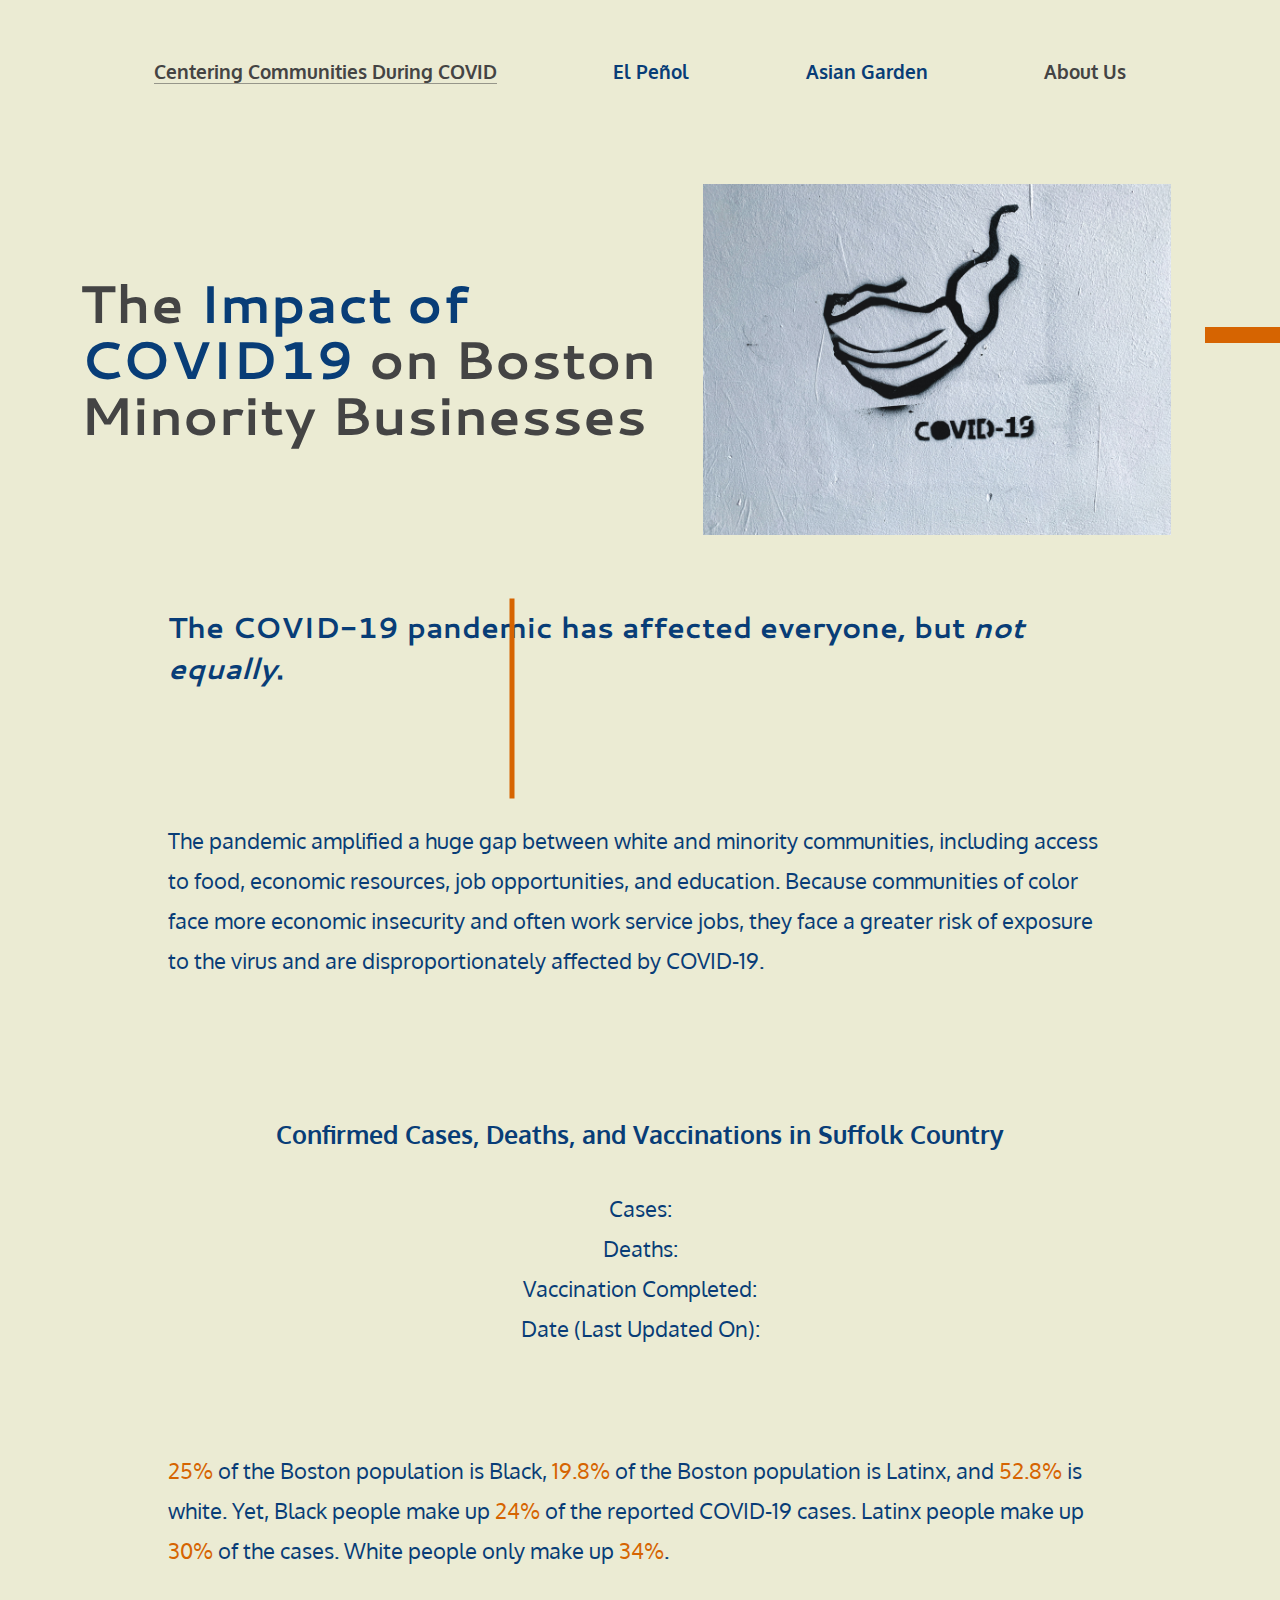
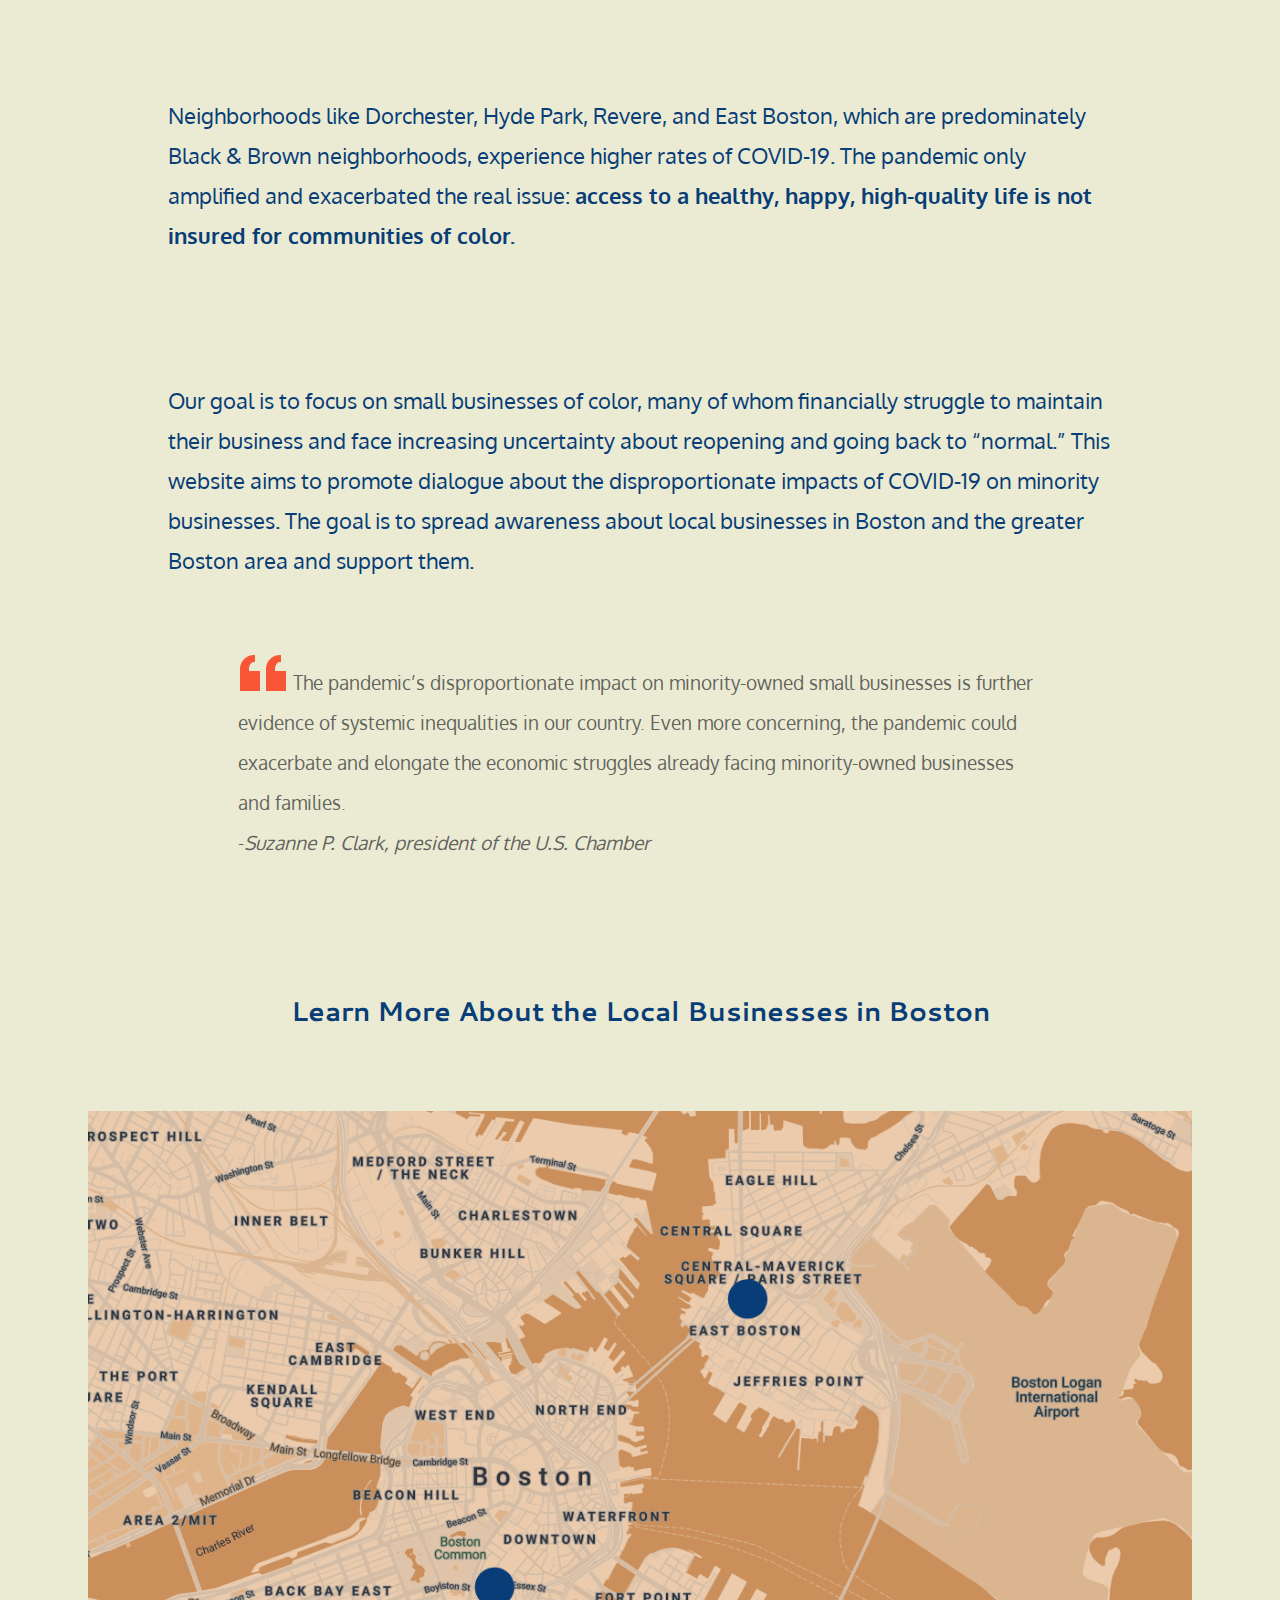
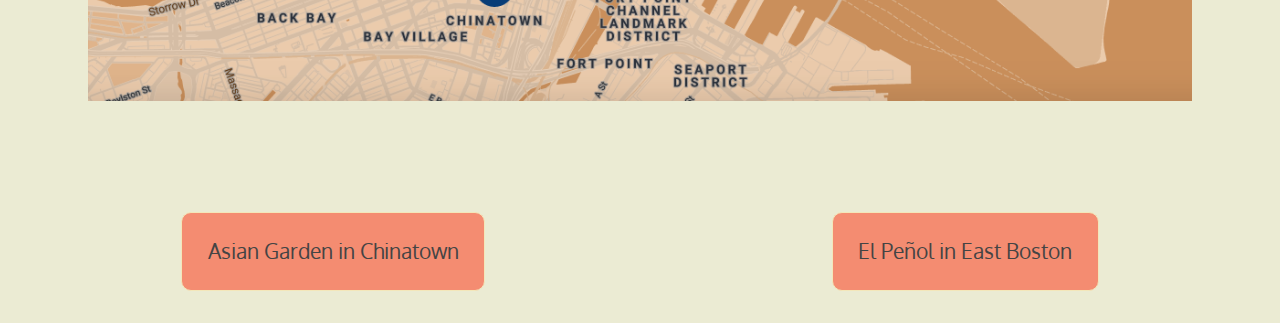
==== commit 3b1ceab1: "minor editing to html" ====
--- a/index.html
+++ b/index.html
@@ -42,21 +42,18 @@
             <div id="cases">Cases: </div>
             <div id="deaths">Deaths: </div>
             <div id= "vaccomp">Vaccination Completed: </div>
-            <div id= "date"> Date: </div>
+            <div id= "date"> Date (Last Updated On): </div>
         </div>   
         </div>
         <div class="stats-set1"> 
-            <p> <span>25%</span> of the Boston population is Black, <span>19.8%</span> of the Boston population is Latinx, and <span>52.8%</span> is white. </p>
-            <p>Yet, Black people make up <span>24%</span> of the reported COVID-19 cases. Latinx people make up <span>30%</span> of the cases. White people only make up <span>34%</span>. </p>
+            <p> <span>25%</span> of the Boston population is Black, <span>19.8%</span> of the Boston population is Latinx, and <span>52.8%</span> is white. Yet, Black people make up <span>24%</span> of the reported COVID-19 cases. Latinx people make up <span>30%</span> of the cases. White people only make up <span>34%</span>. </p>
         </div>
         <div class="overview-part-2">
-            <p>  Neighborhoods like Dorchester, Hyde Park, Revere, and East Boston, predominately Black & Brown neighborhoods experience higher rates of COVID-19. </p>
-            <p> The pandemic only amplified and exacerbated the real issue: <strong> access to a healthy, happy, high-quality life is not insured for communities of color.</strong> </p>
+            <p>  Neighborhoods like Dorchester, Hyde Park, Revere, and East Boston, which are predominately Black & Brown neighborhoods, experience higher rates of COVID-19. The pandemic only amplified and exacerbated the real issue: <strong> access to a healthy, happy, high-quality life is not insured for communities of color.</strong> </p>
         </div>  
         
             <div class="overview-part-3">
-                <p> Our goal is to focus on small businesses of color, many of whom financially struggle to maintain their business and face increasing uncertainty about reopening and going back to “normal.”  </p>
-                <p> This website aims to promote dialogue about the disproportionate impacts of COVID-19 on minority businesses. The goal is to spread awareness about local businesses in Boston and the greater Boston area and support them.   </p>
+                <p> Our goal is to focus on small businesses of color, many of whom financially struggle to maintain their business and face increasing uncertainty about reopening and going back to “normal.” This website aims to promote dialogue about the disproportionate impacts of COVID-19 on minority businesses. The goal is to spread awareness about local businesses in Boston and the greater Boston area and support them.   </p>
                     <blockquote> <img class="quotemark" src="assets/icons8-quote-left-100.png">
                         The pandemic’s disproportionate impact on minority-owned small businesses is further evidence of systemic inequalities in our country. Even more concerning, the pandemic could exacerbate and elongate the economic struggles already facing minority-owned businesses and families. <br> -<cite>Suzanne P. Clark, president of the U.S. Chamber</cite></div>
                     </blockquote>
--- a/styles/style.css
+++ b/styles/style.css
@@ -741,6 +741,8 @@
     color:#083D77;
     font-size: 1.5em;
     font-style: italic;
+    background: rgb(219, 218, 218); 
+    padding-right: 0.5rem;
     }
 
     .inside-caption{
@@ -847,6 +849,11 @@
         padding: 1rem 5rem;
     }
 
+    div.API-Data{
+        padding: 1rem 5rem;
+        font-size: 1.3em;
+    }
+
     .container{
         display: flex;
     }
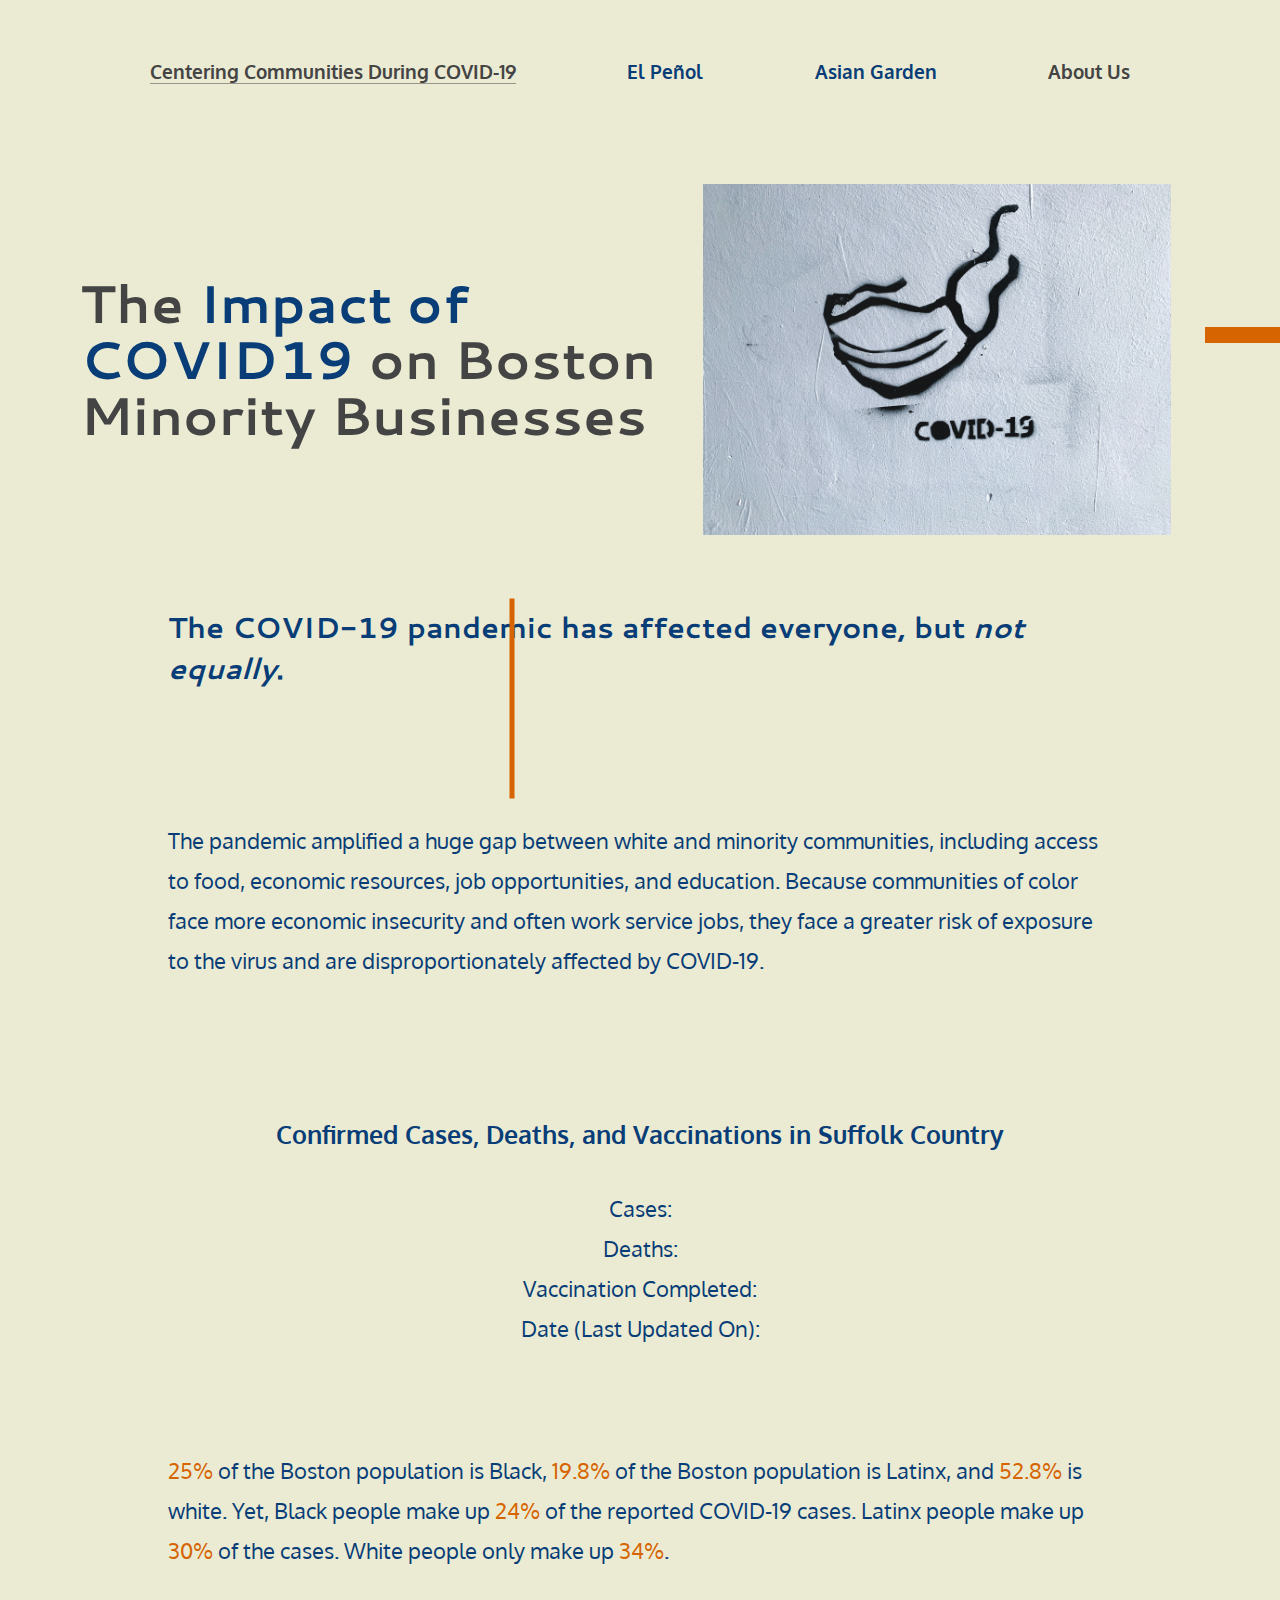
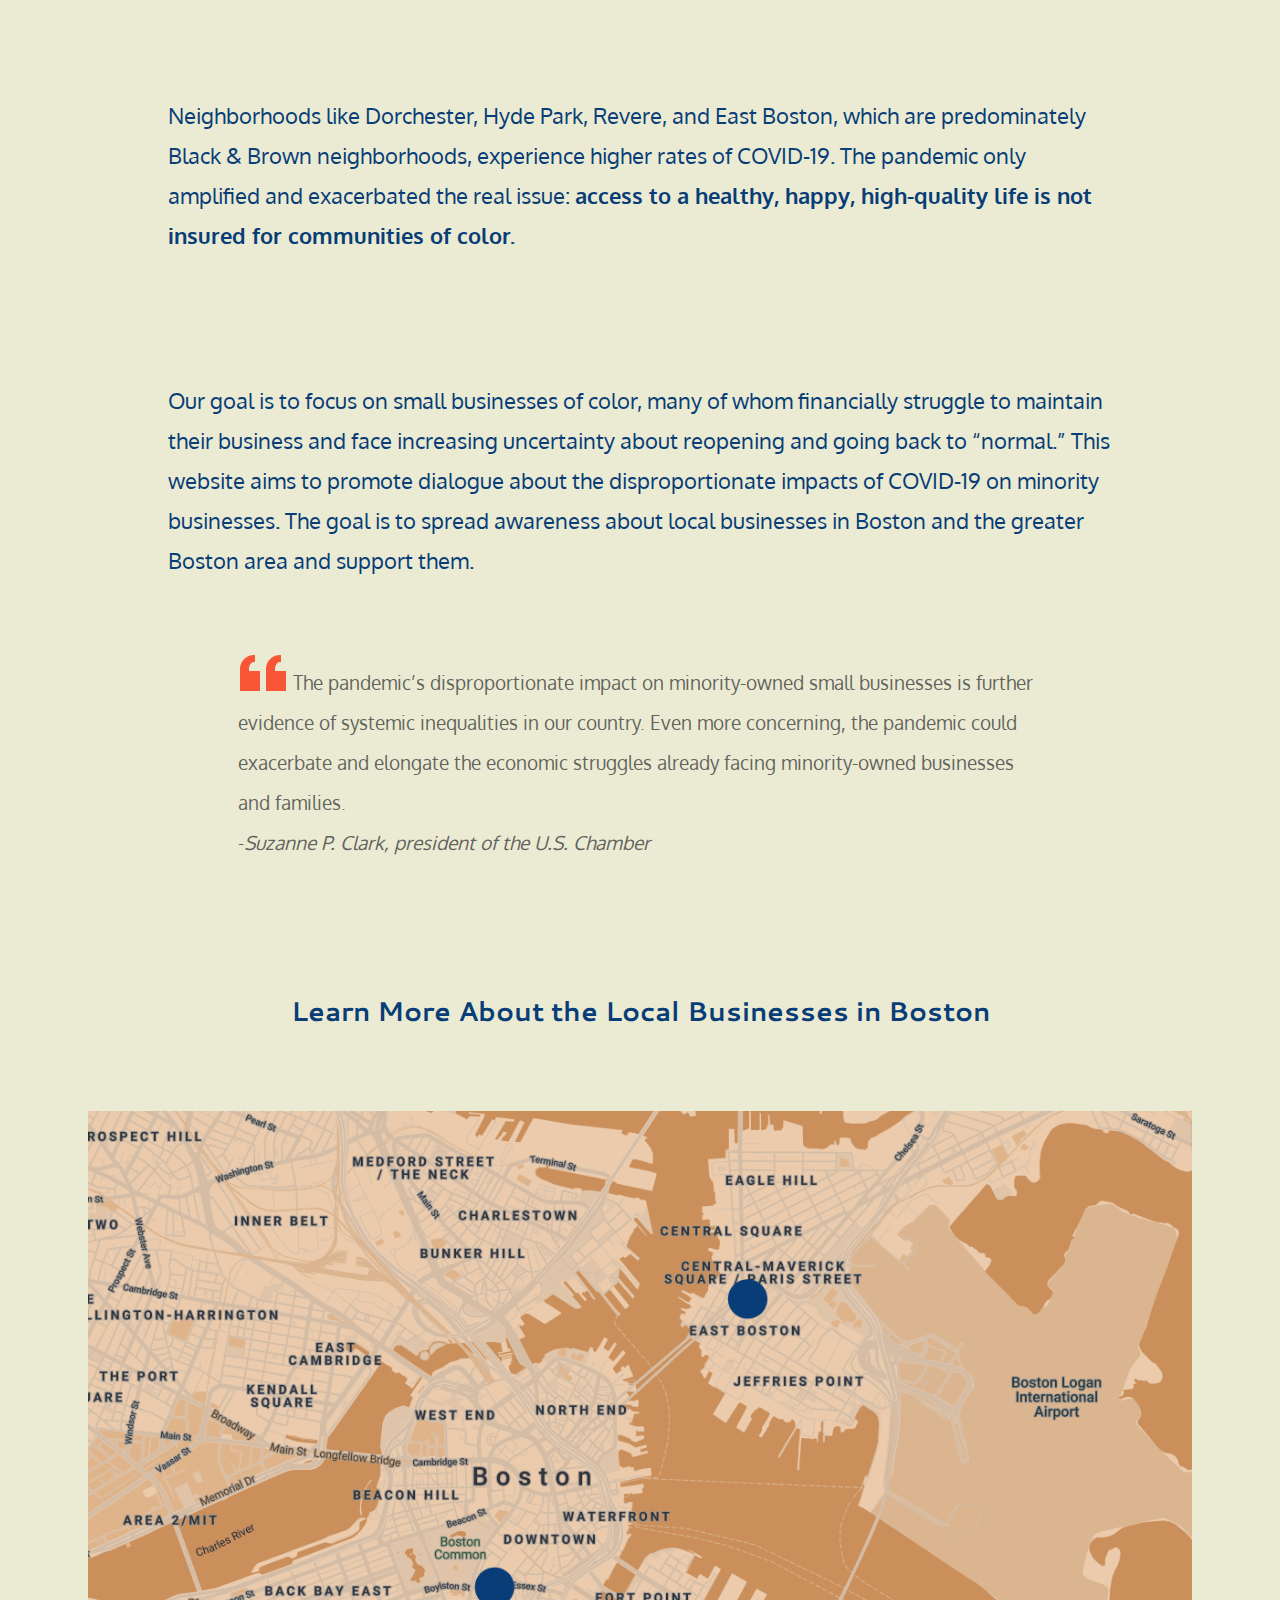
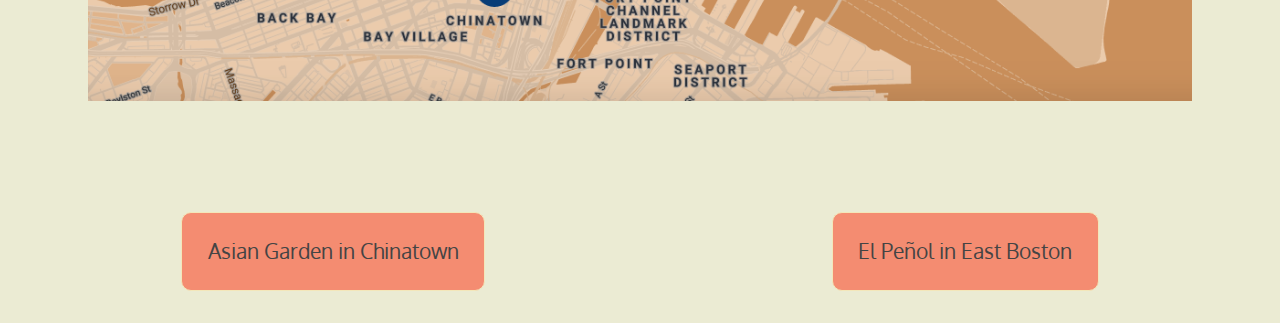
==== commit bc0c2c57: "edits to html" ====
--- a/index.html
+++ b/index.html
@@ -17,7 +17,7 @@
     <header>
         <nav>
         <ul>
-            <li><a class="nav-links centering-com active" href="index.html">Centering Communities During COVID</a></li>
+            <li><a class="nav-links centering-com active" href="index.html">Centering Communities During COVID-19</a></li>
             <li><a class="nav-links restaurant-link" href="eastboston.html">El Peñol</a></li>
             <li><a class="nav-links restaurant-link" href="chinatown.html">Asian Garden</a></li>
             <li><a class="nav-links" href="aboutus.html">About Us</a></li>
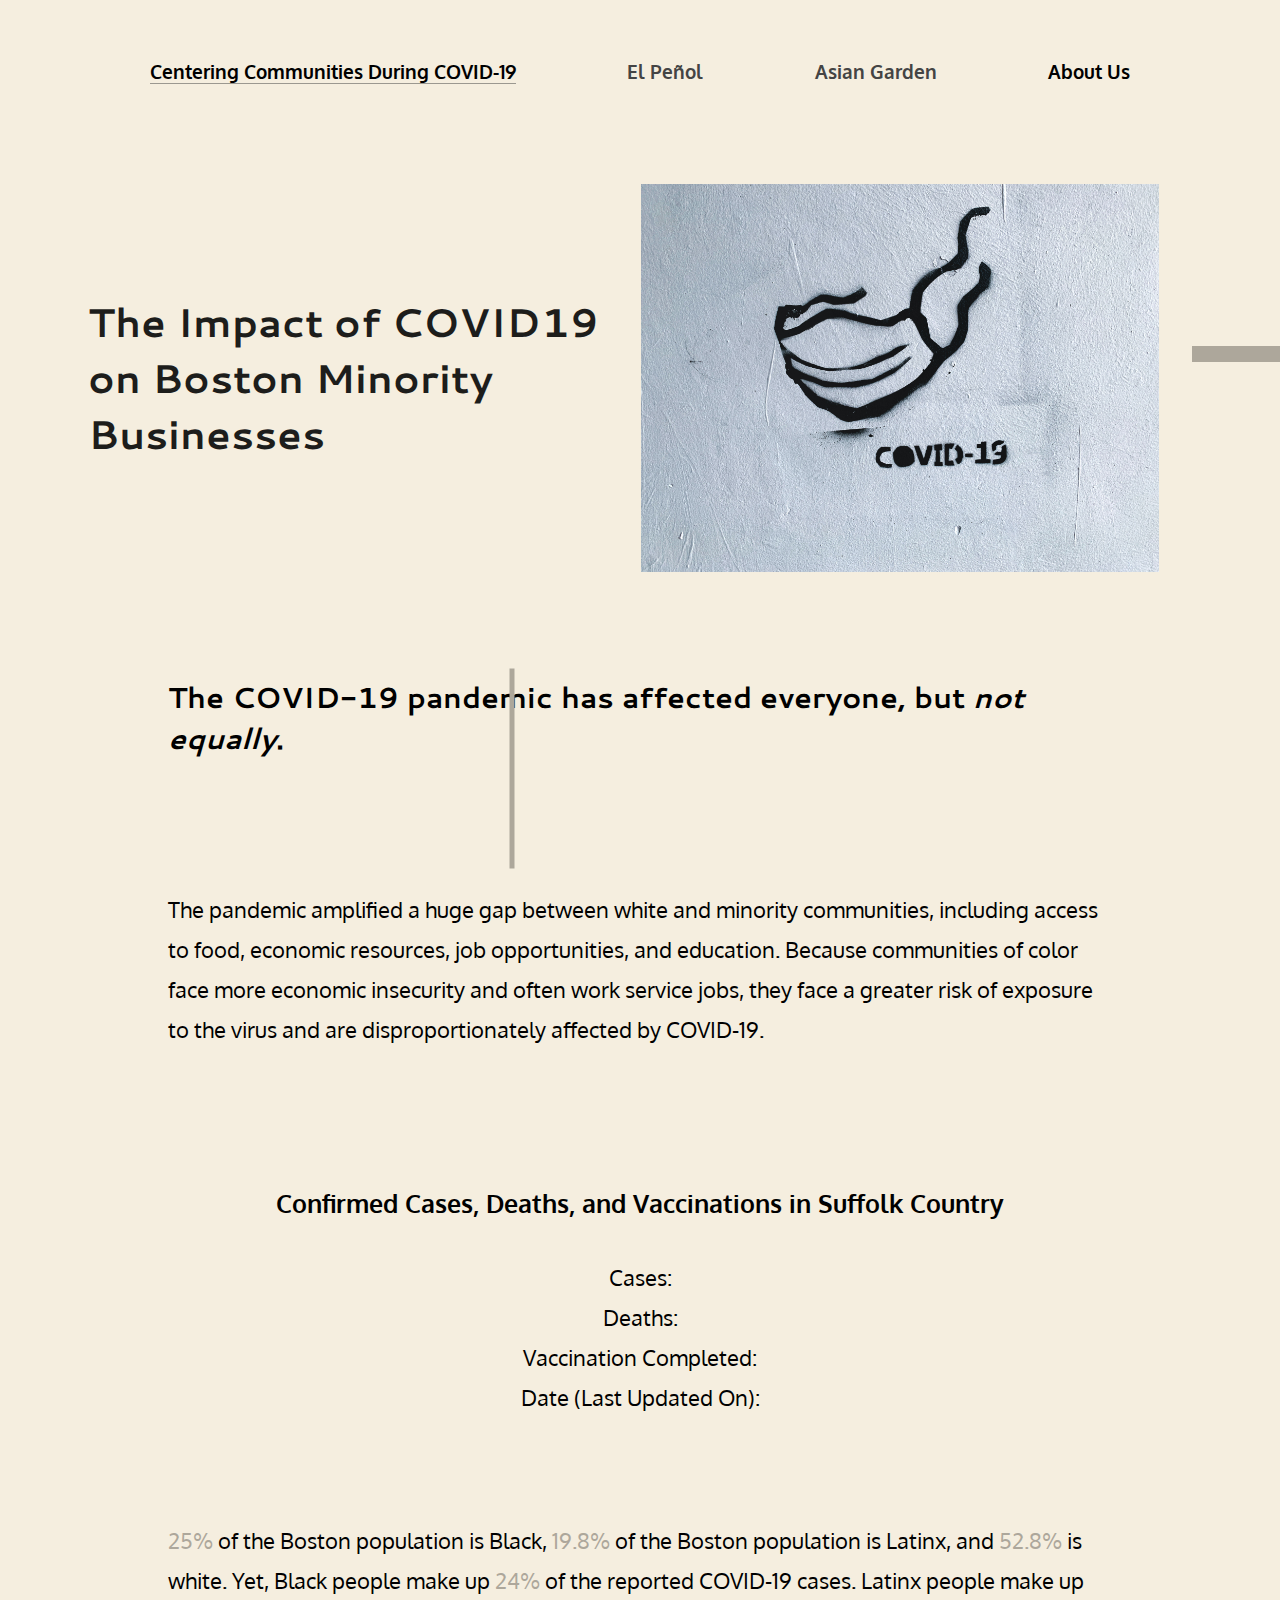
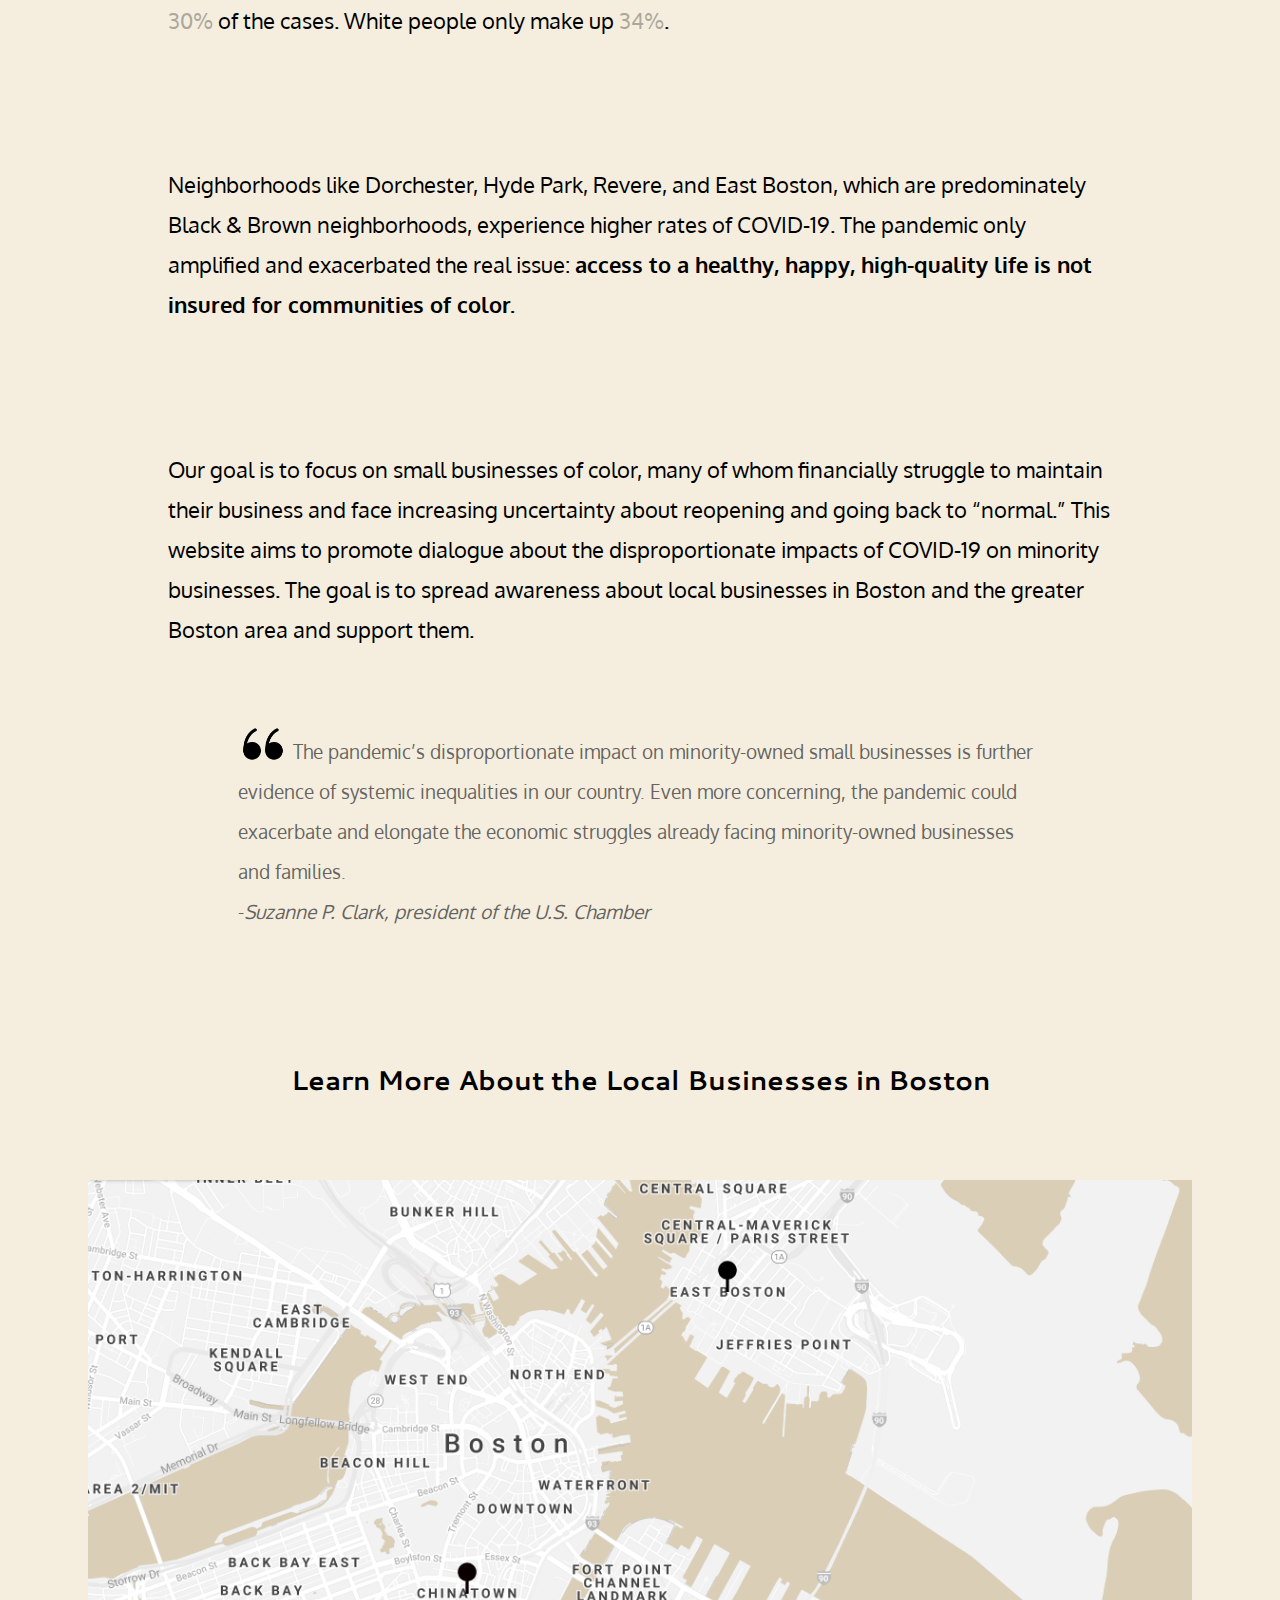
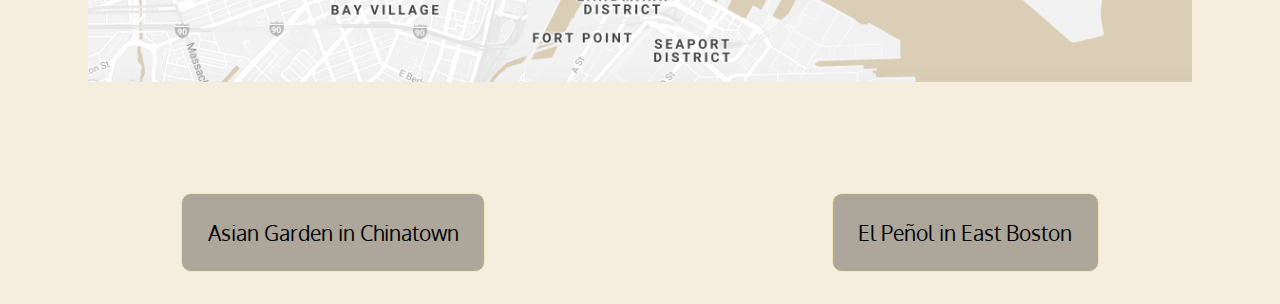
==== commit e9215c0e: "styling changes" ====
--- a/index.html
+++ b/index.html
@@ -54,7 +54,7 @@
         
             <div class="overview-part-3">
                 <p> Our goal is to focus on small businesses of color, many of whom financially struggle to maintain their business and face increasing uncertainty about reopening and going back to “normal.” This website aims to promote dialogue about the disproportionate impacts of COVID-19 on minority businesses. The goal is to spread awareness about local businesses in Boston and the greater Boston area and support them.   </p>
-                    <blockquote> <img class="quotemark" src="assets/icons8-quote-left-100.png">
+                    <blockquote> <img class="quotemark" src="assets/quotemark.png">
                         The pandemic’s disproportionate impact on minority-owned small businesses is further evidence of systemic inequalities in our country. Even more concerning, the pandemic could exacerbate and elongate the economic struggles already facing minority-owned businesses and families. <br> -<cite>Suzanne P. Clark, president of the U.S. Chamber</cite></div>
                     </blockquote>
             </div>
--- a/styles/style.css
+++ b/styles/style.css
@@ -7,9 +7,9 @@
   box-sizing: border-box;
 }
 
-a:link { text-decoration: none; color:rgb(68, 68, 68)}
+a:link { text-decoration: none; color:#000000}
 a:visited { text-decoration: none; color:rgb(68, 68, 68);}
-a:hover { text-decoration: none; color:#d66401;}
+a:hover { text-decoration: none; color:#D5D0C6}
 a:active { text-decoration: none; color:rgb(68, 68, 68);}
 /* universal + home page css */
 
@@ -29,7 +29,7 @@
 
 
 body{
-    background-color: #EBEBD3;
+    background-color: #f5eedf;
 }
 
 h1.front-page-header{
@@ -47,7 +47,7 @@
 .container{
     text-align: left;
     place-items: center;
-    padding-left: 2.5rem;
+    padding-left: 2rem;
 }
 
 /*decorative elements*/
@@ -55,7 +55,7 @@
 .orange-line1{
     width: 200px;
     padding-bottom: 1rem;
-    background:  #d66401;
+    background:  #ADA79B;
     position: relative;
     bottom: 1.5rem;
     left: 0.5rem;
@@ -65,12 +65,11 @@
 .horizontal-line1{
     height: 5px;
     width: 200px;
-    background:  #d66401;
+    background:  #ADA79B;
     position: relative;
     transform:rotate(90deg);
     bottom: 1rem;
-    right: 8rem;
-   
+    right: 8rem;  
 }
 
 .circle{
@@ -120,20 +119,19 @@
 }
 
   a.restaurant-link{
-    text-decoration: none; color:#083D77}
-  a.restaurant-link:hover { text-decoration: none; color:#d66401;}
+    text-decoration: none; color:rgb(68, 68, 68)}
+  a.restaurant-link:hover { text-decoration: none; color:#D5D0C6}
 
   a.bottom-cta:hover { text-decoration: none; color:rgb(68, 68, 68);}
   
 
-  .header-span{
-      color: #083D77;
-  }
+.header-span{
+    color: #1D1D1B
+}
 
 span{
-    color: #d66401;
-}
-
+  color: #ADA79B;
+}
 
 .homepage-introduction{
     text-align: left;
@@ -170,39 +168,40 @@
     padding: 2rem 3.5rem;
 }
 
-h1{
-font-size: 3em;
-font-family: 'Cantarell', sans-serif;
-color: rgb(68, 68, 68);
-line-height: 2.5rem;
-}
-
-
-h2{
-font-size: 1.3em;
-font-family: 'Cantarell', sans-serif;
-font-weight: bold;
-color: #083D77;
-}
-
-h3{
-font-size: 1.3em;
-font-family: 'Cantarell', sans-serif;
-font-weight: bold;
-color: #083D77;
-}
-
-h4{
-font-size: 1.8em;
-font-family: 'Cantarell', sans-serif;
-color: #d66401;
-}
-
-p{
-font-size: 1.1em;
-font-family: 'Oxygen', sans-serif;
-color: #083D77;
-}
+    h1{
+    font-size: 3em;
+    font-family: 'Cantarell', sans-serif;
+    color: #1D1D1B;
+    line-height: 2.5rem;
+    }
+    
+    
+    h2{
+    font-size: 1.3em;
+    font-family: 'Cantarell', sans-serif;
+    font-weight: bold;
+    color: #000000;
+    }
+    
+    h3{
+    font-size: 1.3em;
+    font-family: 'Cantarell', sans-serif;
+    font-weight: bold;
+    color: #000000;
+    }
+    
+    h4{
+    font-size: 1.8em;
+    font-family: 'Cantarell', sans-serif;
+    color: #000000;
+    }
+    
+    p{
+    font-size: 1.1em;
+    font-family: 'Oxygen', sans-serif;
+    color: #000000;
+    }
+    
 
 
 blockquote{
@@ -236,7 +235,7 @@
 .API-Data{
     font-size: 1.1em;
     font-family: 'Oxygen', sans-serif;
-    color: #083D77;
+    color: #000000;
     text-align: left;
     place-items: center;
     padding: 2rem 3.5rem;
@@ -246,7 +245,7 @@
 div.API-Data h4{
     font-size: 1.1em;
     font-family: 'Oxygen', sans-serif;
-    color: #083D77;
+    color:#000000;
 }
 
 .cta-section {
@@ -274,14 +273,14 @@
 .restaurant-button{
     font-size: 1em;
     font-family: 'Oxygen', sans-serif;
-    background-color: #f95538a2;
+    background-color: #ADA79B;
     padding: 3%;
     border-radius: 10px;
     border: 1px solid #f3e7ba;
 }
 
 .restaurant-button:hover{
-    background-color: #f3ba88;
+    background-color: #D5D0C6;
 }
 
 .neighborhood-map{
@@ -663,6 +662,15 @@
   }
 
   @media only screen and (min-width: 600px) {
+    
+    .container{
+        padding-top: 1rem;
+    }
+
+    .header-image{
+        max-width: 550px;
+    }
+
     p{
         font-size: 1.2em;
        }
@@ -694,7 +702,7 @@
     .neighborhood-map{
         display: block;
         width: 100%;
-        max-width: 500px;
+        max-width: 550px;
         margin: auto;
     }
 
@@ -826,7 +834,9 @@
 
   @media only screen and (min-width: 800px){
     h1.front-page-header{
-        line-height: 3rem;
+        font-size: 2.5em;
+        max-width: 100%;
+        line-height: 4rem;
     }
 
     .homepage-introduction{
@@ -856,21 +866,21 @@
 
     .container{
         display: flex;
-    }
+        padding-bottom: 2rem;
+        padding-left: 3rem;
+    
+    }
+    
 
     .header-image{
         max-width: 450px;
+        padding-left: 1rem;
     }
     
     nav ul {
         padding: 3%;
         font-family: 'Oxygen', sans-serif; 
         font-size: 0.9em;
-    }
-
-    h1.front-page-header{
-     font-size: 3.3em;
-     max-width: 100%;
     }
 
     h2{
@@ -1004,6 +1014,7 @@
         padding: 2rem 8.5rem;
     }
     
+
     .overview-part-1{
         padding: 2rem 8.5rem;
     }
@@ -1027,11 +1038,12 @@
 
     .container{
         padding-top: 2rem;
+        padding-bottom: 2rem;
         display: flex;
     }
 
     .header-image{
-        max-width: 500px;
+        max-width: 550px;
     }
 
     h2{
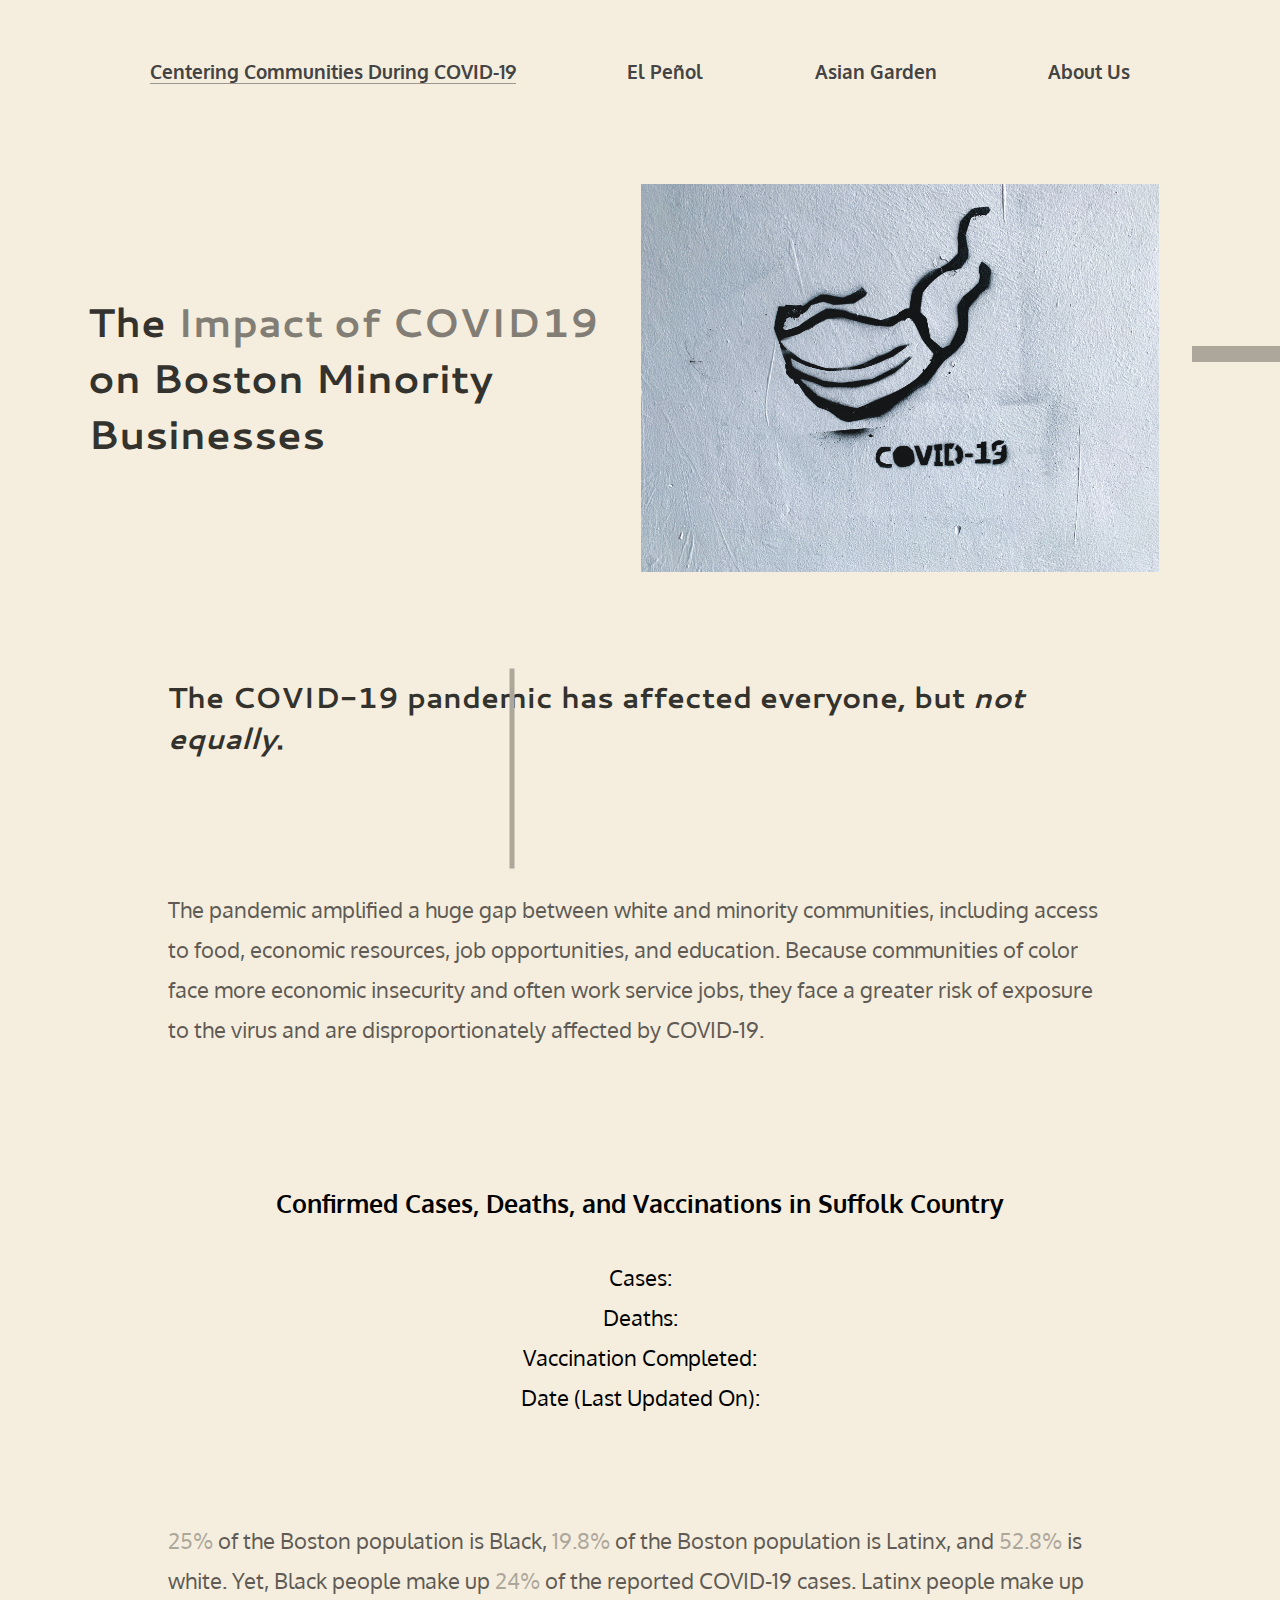
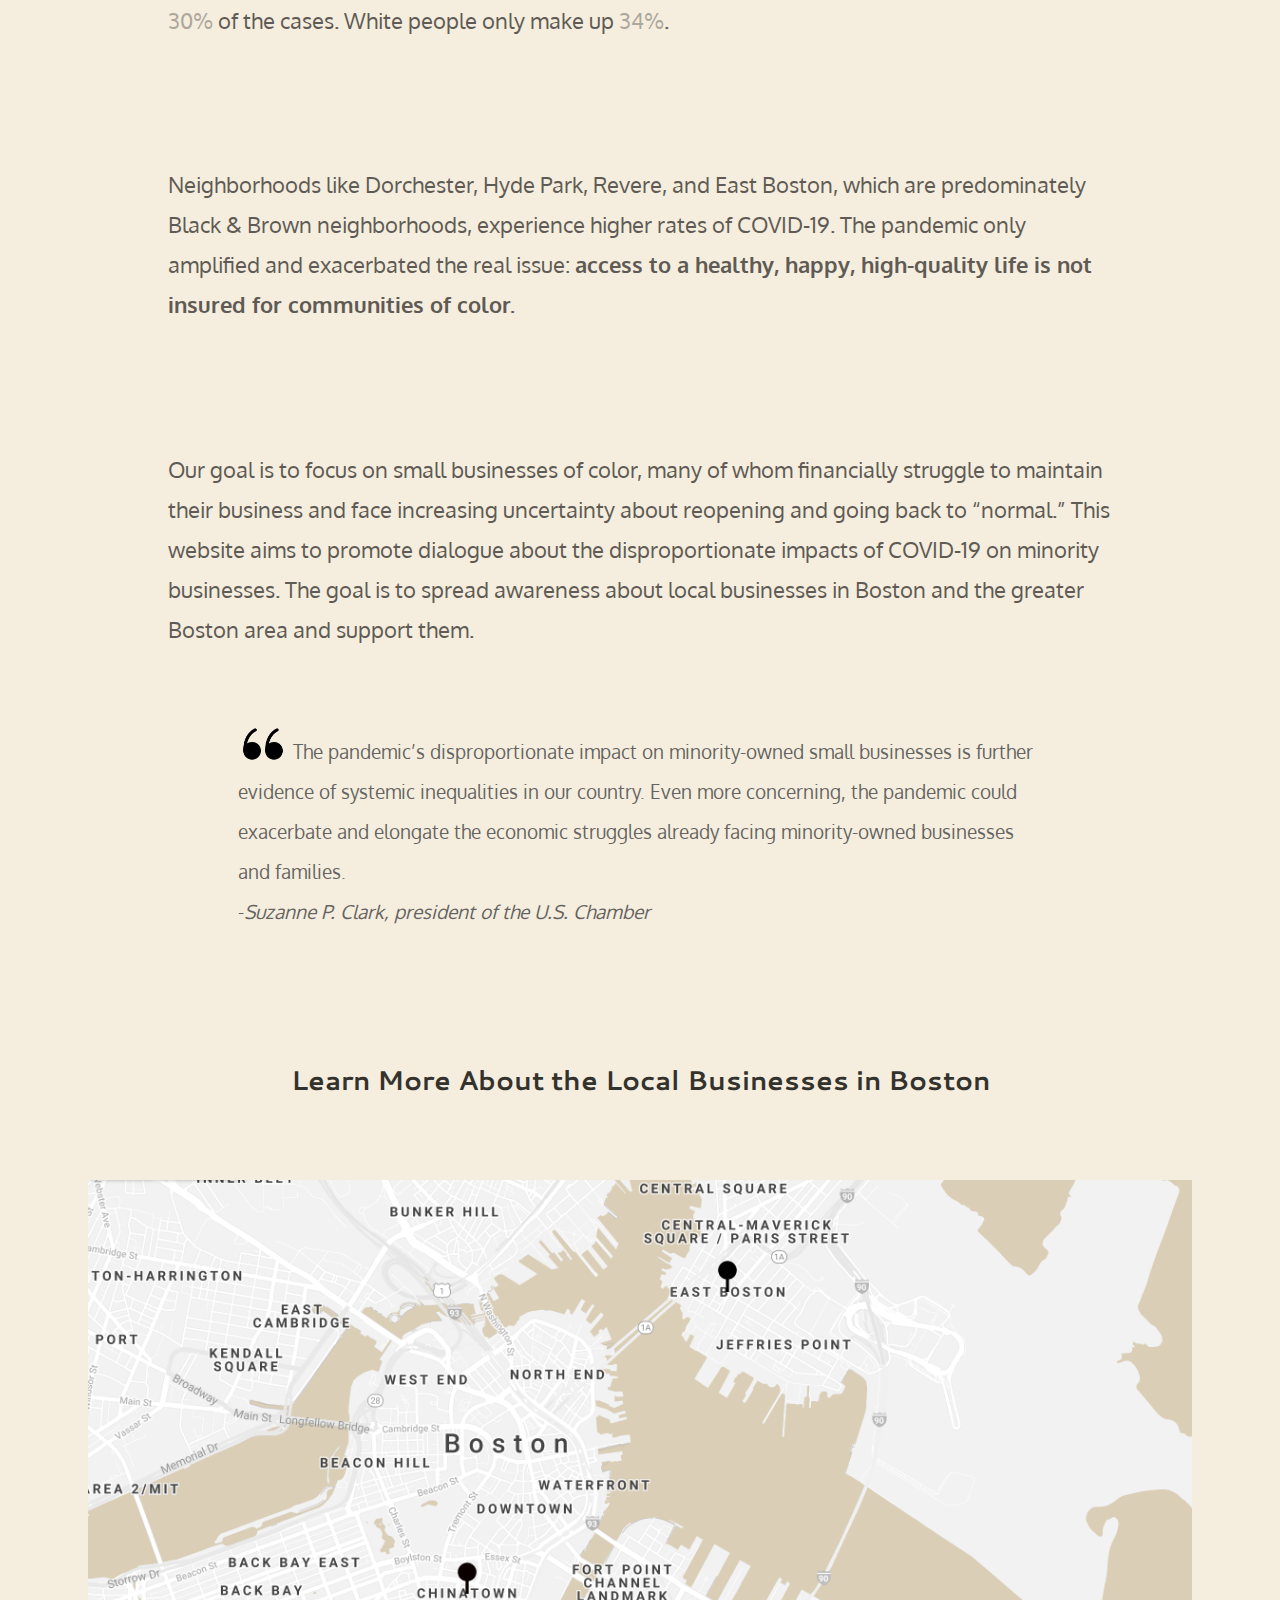
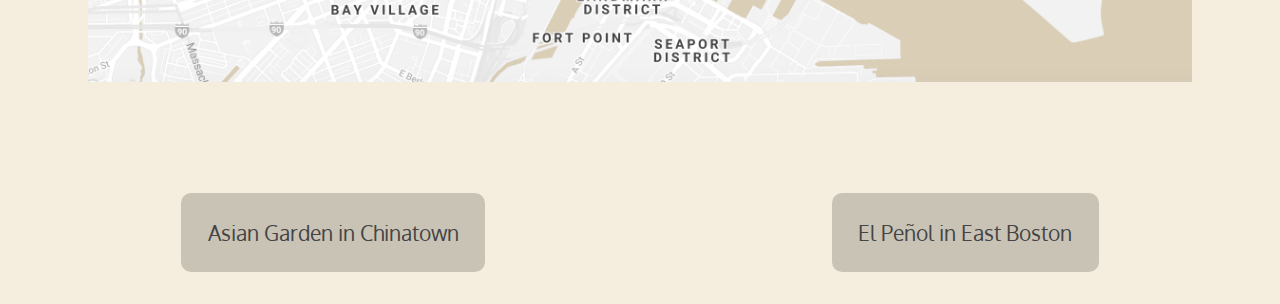
==== commit 338429eb: "added new favicon" ====
--- a/index.html
+++ b/index.html
@@ -7,7 +7,7 @@
     <link rel="apple-touch-icon" sizes="180x180" href="apple-touch-icon.png">
     <link rel="icon" type="image/png" sizes="32x32" href="favicon-32x32.png">
     <link rel="icon" type="image/png" sizes="16x16" href="favicon-16x16.png">
-    <link rel="manifest" href="/site.webmanifest">
+    <link rel="manifest" href="site.webmanifest">
     <script src="https://ajax.googleapis.com/ajax/libs/jquery/3.5.1/jquery.min.js"></script> 
     <script src="scripts/script.js" defer></script>
     <title>Centering Communities During COVID-19</title>
--- a/styles/style.css
+++ b/styles/style.css
@@ -1,5 +1,6 @@
 @import url('https://fonts.googleapis.com/css2?family=Cantarell:ital,wght@0,400;0,700;1,400;1,700&display=swap'); 
 @import url('https://fonts.googleapis.com/css2?family=Oxygen:wght@300;400;700&display=swap'); 
+
 
 *,
 *::before,
@@ -7,7 +8,9 @@
   box-sizing: border-box;
 }
 
-a:link { text-decoration: none; color:#000000}
+
+
+a:link { text-decoration: none; color:rgb(68, 68, 68)}
 a:visited { text-decoration: none; color:rgb(68, 68, 68);}
 a:hover { text-decoration: none; color:#D5D0C6}
 a:active { text-decoration: none; color:rgb(68, 68, 68);}
@@ -77,7 +80,7 @@
     height: 150px;
     width: 150px;
     border-radius: 50%;
-    background:  #083e77a2;
+    background: #ADA79B;
     position: relative;
 }
 
@@ -90,7 +93,14 @@
     width: 50px;
     height: 10px;
     position: relative;
-    background:  #d66401;
+}
+
+.ag{
+    background:  #003F87;
+}
+
+.eb{
+    background: #7C3136;
 }
 
 /*navigation bar */
@@ -114,9 +124,9 @@
       text-align: center;
   }
 
-  a.active{
+  a.nav-links.active{
     border-bottom: 1px solid rgba(68, 68, 68, 0.507);
-}
+    }  
 
   a.restaurant-link{
     text-decoration: none; color:rgb(68, 68, 68)}
@@ -126,7 +136,7 @@
   
 
 .header-span{
-    color: #1D1D1B
+    color: #837E75;
 }
 
 span{
@@ -171,7 +181,7 @@
     h1{
     font-size: 3em;
     font-family: 'Cantarell', sans-serif;
-    color: #1D1D1B;
+    color: #34322D;
     line-height: 2.5rem;
     }
     
@@ -180,26 +190,26 @@
     font-size: 1.3em;
     font-family: 'Cantarell', sans-serif;
     font-weight: bold;
-    color: #000000;
+    color: #34322D;
     }
     
     h3{
     font-size: 1.3em;
     font-family: 'Cantarell', sans-serif;
     font-weight: bold;
-    color: #000000;
+    color: #34322D;
     }
     
     h4{
     font-size: 1.8em;
     font-family: 'Cantarell', sans-serif;
-    color: #000000;
+    color: #34322D;
     }
     
     p{
     font-size: 1.1em;
     font-family: 'Oxygen', sans-serif;
-    color: #000000;
+    color: #5F5B54;
     }
     
 
@@ -273,10 +283,11 @@
 .restaurant-button{
     font-size: 1em;
     font-family: 'Oxygen', sans-serif;
-    background-color: #ADA79B;
+    background-color: #ada79b9a;
+    color: #34322D;
     padding: 3%;
     border-radius: 10px;
-    border: 1px solid #f3e7ba;
+    border: 1px solid #f3e7ba00;
 }
 
 .restaurant-button:hover{
@@ -302,27 +313,38 @@
     display: none;
 }
 
-.name{
+.nameAG{
     text-align: left;
     padding-left: 0.5rem;
 }
 
-div.name h1{
+.nameEP{
+    text-align: left;
+    padding-left: 0.5rem;
+}
+
+div.nameAG h1{
     line-height: 3rem;
+    color: #003F87;
+}
+
+
+div.nameEP h1{
+    line-height: 3rem;
+    color: #7C3136;
 }
 
 .address{
     text-align: left;
     place-items: left;
     font-size: 0.5em;
-    background-color: #EE964B;
-    
+    background-color: #D5D0C6; 
 }
 
 div.address h2{
     font-size: 3em;
     font-family: 'Cantarell', sans-serif;
-    color: rgb(68, 68, 68);
+    color: #5F5B54;
     line-height: 2.5rem;
     padding-left: 1rem;
 }
@@ -346,6 +368,14 @@
     place-items: center;
     margin: auto;
     padding: 1rem 3rem;
+}
+
+div.ep-color h3{
+    color: #7C3136;
+}
+
+div.ag-color h3{
+    color: #003F87;
 }
 
 .impact{
@@ -359,7 +389,7 @@
 li{
     font-size: 1.1em;
     font-family: 'Oxygen', sans-serif;
-    color: #083D77;
+    color: #000000;
     padding: 3rem;
     list-style: none;
 }
@@ -379,7 +409,7 @@
 }
 
 a.support-button:hover{
-    background-color: #f3ba88;
+    background-color: #D5D0C6;
     color: rgb(68, 68, 68);
 }
 
@@ -387,10 +417,11 @@
 .support-button{
     max-width: fit-content;
     height: fit-content;
-    background-color: #f95538a2;
+    background-color: #ada79b9a;
+    color: #34322D;
     padding: 1rem;
     border-radius: 10px;
-    border: 1px solid #f3e7ba;
+    border: 1px solid #f3e7ba00;
     font-size: 1em;
     font-family: 'Oxygen', sans-serif;
     margin-bottom: 1rem;
@@ -400,7 +431,6 @@
    margin: 0 auto;
    display: block;
    max-width: 100%;
-
 }
 
 .elpelon-owner{
@@ -413,7 +443,7 @@
     margin: 0 auto;
     display: block;
     width: 100%;
-    border: 2px solid #EE964B;
+    border: 2px solid #ADA79B;
 }
 
 .takeout{
@@ -421,7 +451,7 @@
     display: block;
     max-width: 100%;
     width: 400px;
-    border: 2px solid #EE964B;
+    border: 2px solid #ADA79B;
 }
 
 .takeout-block{
@@ -429,7 +459,7 @@
 }
 
 figure{
-    padding: 5%;
+    padding: 1rem;
     font-size: 0.7em;
     font-family: 'Oxygen', sans-serif;
     color: rgb(68, 68, 68);
@@ -462,18 +492,8 @@
     padding: 0 1rem;
 }
 
-.support-AG{
-    font-size: 1em;
-    font-family: 'Oxygen', sans-serif;
-    background-color: #F4D35E;
-    padding: 5%;
-    margin-bottom: 3%;
-    border-radius: 10px;
-    border: 1px solid #f3e7ba;
-  }
-
   .blue {
-    background: #d66401;
+    background: #ADA79B;
   }
 
   .poc-statistics{
@@ -487,12 +507,6 @@
 a[rel="footnote"] {
     font-size: 0.5em;
     vertical-align: super;
-}
-
-.restaurant-image{
-    max-width: 100%;
-    position: relative;
-    padding: 1rem;
 }
 
 .eb-restaurant-image{
@@ -517,7 +531,7 @@
 .inside-caption{
     display: block;
     font-size: 1.2em;
-    color: #083D77;
+    color: #34322D;
 }
 
 .list-support{
@@ -527,7 +541,7 @@
 
 .address-figure{
     display: flex;
-    align-items: flex-start;
+    align-items: center;
     flex-direction: column-reverse;
 }
 
@@ -535,6 +549,7 @@
     max-height: min-content;
     max-width: 100%;
     margin-top: 0.8rem;
+    border: 2px solid #ADA79B;
 }
 
 .social-media-buttons{
@@ -542,6 +557,37 @@
     flex-direction: row;
     margin-bottom: 1rem;
 }
+
+
+#fb-share-button {
+    font-family: Arial, Helvetica, sans-serif;
+    background: #3b5998;
+    border-radius: 3px;
+    font-weight: 600;
+    padding: 5px 8px;
+    display: inline-block;
+    position: static;
+}
+
+#fb-share-button:hover {
+    cursor: pointer;
+    background: #213A6F
+}
+
+#fb-share-button svg {
+    width: 18px;
+    fill: white;
+    vertical-align: middle;
+    border-radius: 2px
+}
+
+#fb-share-button span {
+    vertical-align: middle;
+    color: white;
+    font-size: 14px;
+    padding: 0 3px
+}
+
 
 #twitter-widget-0{
     visibility: visible;
@@ -559,22 +605,12 @@
 
 /* el pelon specific css */
 
-.helpEB{
-    font-size: 1em;
-    font-family: 'Oxygen', sans-serif;
-    background-color: #F4D35E;
-    padding: 1%;
-    border-radius: 10px;
-    border: 1px solid #f3e7ba;
-  }
-
-
   .foo-eb {
     float: left;
     width: 300px;
     height: 5px;
     border: 1px solid rgba(0, 0, 0, 0);
-    padding-bottom: 2%;
+    padding-bottom: 1em;
   }
 
 /* about us specific css */
@@ -590,7 +626,7 @@
   .block{
     width: 200px;
     padding-bottom: 2%;
-    background: #d66401;
+    background: #ADA79B;
   }
 
   .profile-pic{
@@ -602,7 +638,7 @@
     justify-content: center;
     width: 100%;
     margin: auto;
-    border: 2px solid #EE964B;
+    border: 3px solid #D5D0C6;
   }
 
   .elyana-image{
@@ -610,7 +646,7 @@
     justify-content: center;
     width: 100%;
     margin: auto;
-    border: 2px solid #EE964B;
+    border: 3px solid #D5D0C6;
   }
 
   main.aboutus-main{
@@ -625,11 +661,11 @@
       font-size: 1.3em;
       line-height: 2rem;
       font-family: 'Cantarell', sans-serif;
-      color: #083D77;
+      color: #000000;
   }
 
   section.doc-links a:hover{
-      border-bottom: 0.5px solid #EE964B
+      border-bottom: 0.5px solid #ADA79B
   }
 
   section.doc-links{
@@ -719,6 +755,11 @@
         font-size: 3em;
     }
 
+    .eb-restaurant-image{
+        max-width: 500px;
+        width: 100%;
+    }
+
     div.address h2{
         padding-top: 1rem;
     }
@@ -746,10 +787,10 @@
     }
 
     p.video-description{
-    color:#083D77;
+    color:#34322D;
     font-size: 1.5em;
     font-style: italic;
-    background: rgb(219, 218, 218); 
+    background: #D5D0C6; 
     padding-right: 0.5rem;
     }
 
@@ -757,7 +798,7 @@
         position: relative;
         font-size: 1.4em;
         font-style: italic;
-        color:#083D77;
+        color:#34322D;
     }
 
     figure.inside-restaurant{
@@ -768,7 +809,7 @@
         width: 100%;
         max-width: 400px;
         margin: auto;
-        border: 2px solid #EE964B;
+        border: 2px solid #ADA79B;
     }
 
     .owner{
@@ -778,7 +819,7 @@
     .take-out-caption{
         font-size: 1.4em;
         font-style: italic;
-        color:#083D77;
+        color:#34322D;
     }
 
     .takeout-block{
@@ -817,6 +858,11 @@
       /* restaurant css */
       .inside1{
         max-width: 400px;
+    }
+
+    .eb-restaurant-image{
+        width: 100%;
+        margin: auto 0;
     }
 
     /* about us css */
@@ -924,8 +970,6 @@
     }
     
     
-     
-    
 
     .introduction{
         padding: 0rem 4rem;
@@ -952,12 +996,12 @@
         font-size: 2em;
         position: relative;
         right: 150px;
-        background-color: rgb(219, 218, 218);
+        background-color: #D5D0C6;
     }
 
     figcaption{
         font-size: 2em;
-        color: #083D77;
+        color: #34322D;
     }
 
     .poc-statistics{
@@ -996,7 +1040,7 @@
     }
   
     section.doc-links a:hover{
-        border-bottom: 0.5px solid #EE964B;
+        border-bottom: 0.5px solid #D5D0C6;
     }
   }
 
@@ -1102,13 +1146,14 @@
         margin-right: 12rem;
     }
 
-    .restaurant-image{
-        max-width: 500px;
-    }
-
-    div.name h1{
+    div.nameAG h1{
         padding-left: 1.5rem;
     }
+
+    div.nameEP h1{
+        padding-left: 1.5rem;
+    }
+
 
     div.address h2{
         padding-left: 5rem;
@@ -1120,7 +1165,7 @@
 
     .rest-image-caption{
         font-size: 3.5em;
-        color:#083D77;
+        color:#34322D;
     }
     
     .restaurant-arrow{
@@ -1130,12 +1175,13 @@
     }
 
     .eb-restaurant-image{
-        max-width: 500px;
+        max-width: 1000px;
+        width: 100%;
     }
 
     .eb-rest-image-caption{
         font-size: 3.5em;
-        color:#083D77;
+        color:#34322D;
     }
 
     .restaurant-arrow-ag{
@@ -1143,11 +1189,11 @@
     }
 
     p.video-description{
-        color:#083D77;
+        color:#34322D;
         font-style: italic;
         position: relative;
         font-size: 2em;
-        background: rgb(219, 218, 218); 
+        background: #D5D0C6; 
         padding-right: 0.8rem;
         }
 
@@ -1183,35 +1229,24 @@
         padding: 1rem;
     }
 
+    video{
+        padding: 1rem;
+    }
+
     .inside-caption{
         font-size: 2.5em;
         bottom: 200px;
     }
 
-    .owner{
-        max-width: 500px;
-    }
-
     .elpelon-owner{
         max-width: 400px;
     }
-
-
 
     .takeout{
         max-width: 500px;
         padding: 1rem; 
     }
-
-    .support-AG{
-        font-size: 1em;
-        font-family: 'Oxygen', sans-serif;
-        background-color: #F4D35E;
-        padding: 3%;
-        border-radius: 10px;
-        border: 1px solid #f3e7ba;
-      }
-
+    
       /* about us css */
       section.selina p{
         font-size: 1.2em;
@@ -1241,7 +1276,7 @@
         display: inline-block;
         width: 5px;
         height: 300px;
-        background-color:#ee974bb6;
+        background-color:#D5D0C6;
         position: relative;
         left: 35rem;
         transform: rotate(45deg); 
@@ -1324,7 +1359,11 @@
     }
 
     /* restaurant specific css */
-    div.name h1{
+    div.nameEP h1{
+        padding-left: 9rem;
+    }
+
+    div.nameAG h1{
         padding-left: 9rem;
     }
 
@@ -1386,7 +1425,7 @@
 
     .eb-rest-image-caption{
         font-size: 3.5em;
-        color:#083D77;
+        color:#34322D;
     }
 
 
@@ -1394,12 +1433,8 @@
 
     .rest-image-caption{
         font-size: 3.5em;
-        color:#083D77;
+        color:#34322D;
     }   
-
-    .restaurant-image{
-        max-width: 600px;
-    }
 
     .inside-caption{
     font-size: 3em;
@@ -1427,10 +1462,6 @@
         margin: auto;
     }
 
-    .restaurant-image{
-        width: 100%;
-        margin: auto;
-    }
-
-
-}
+
+
+}
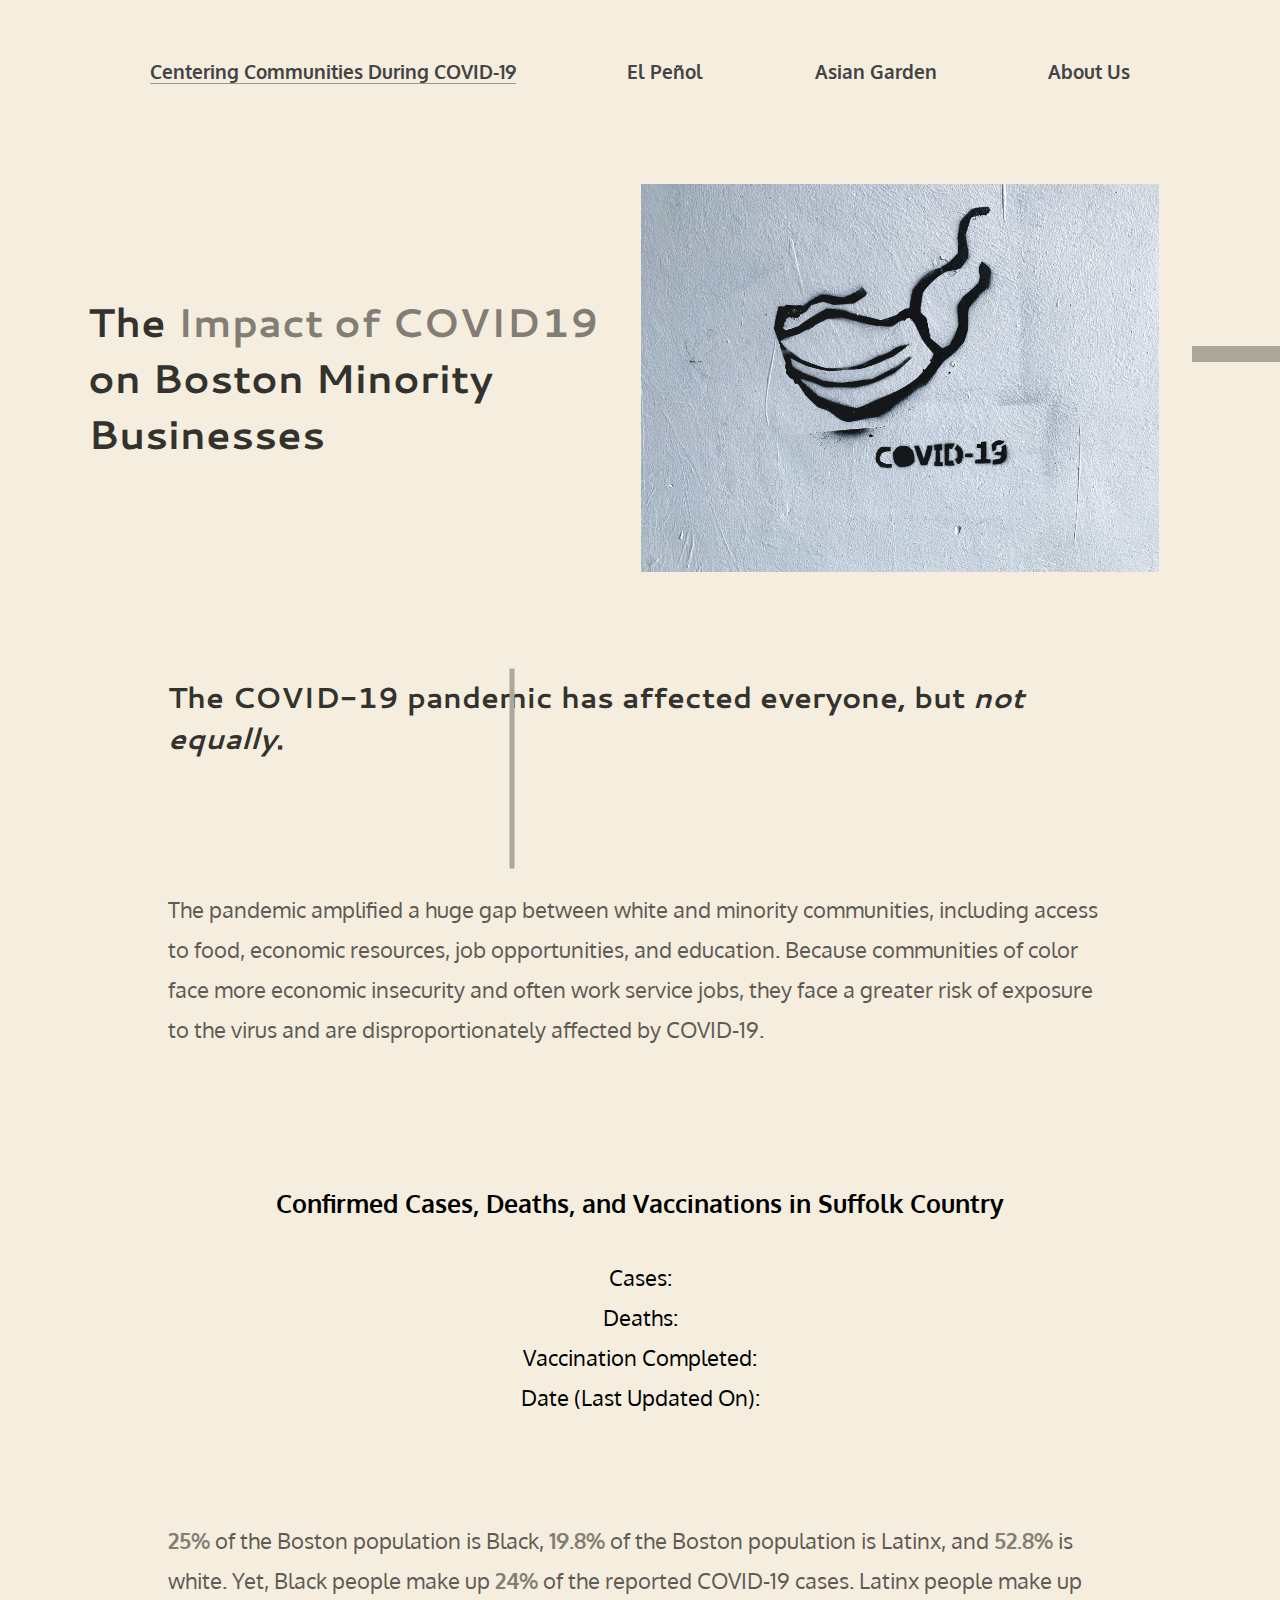
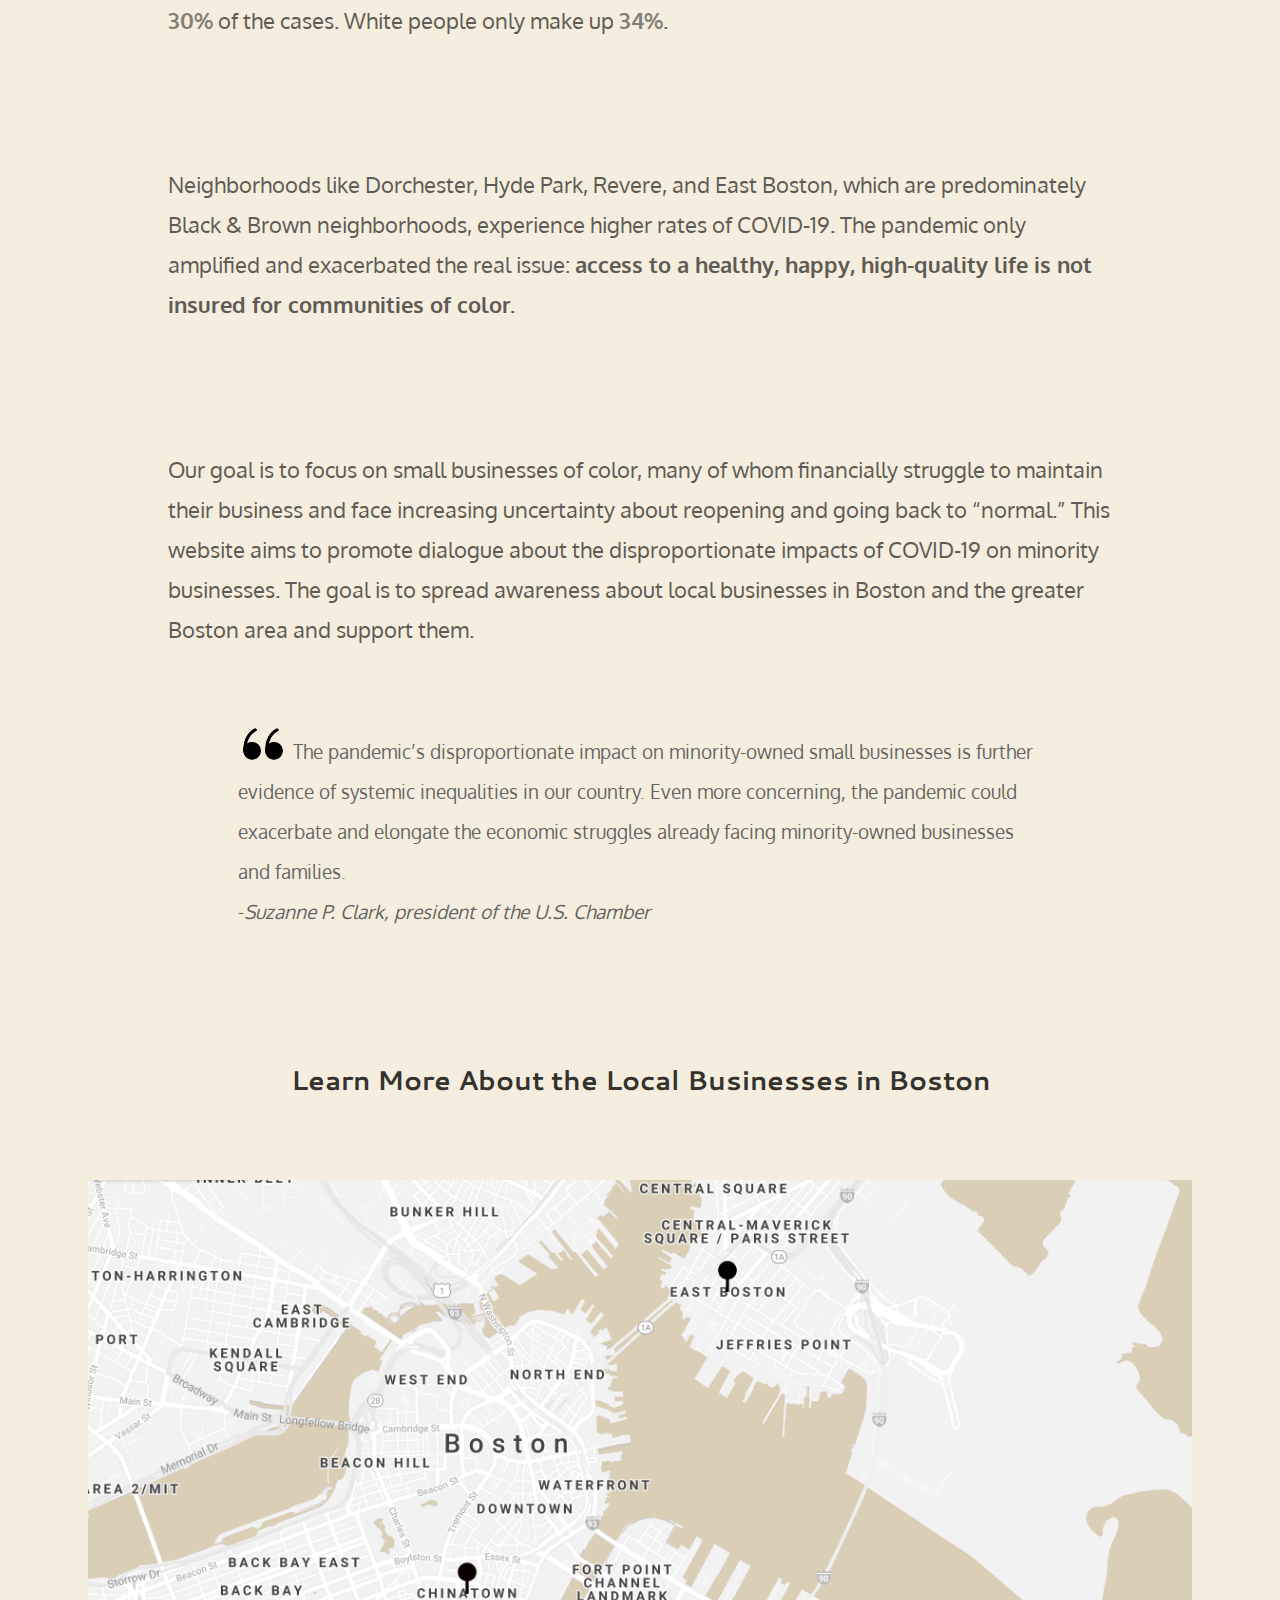
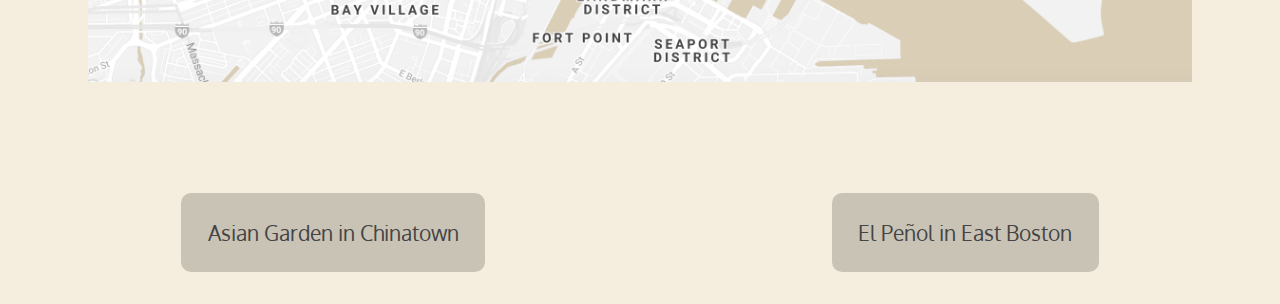
==== commit 4a1c7078: "added favicons" ====
--- a/index.html
+++ b/index.html
@@ -4,10 +4,10 @@
     <meta http-equiv="X-UA-Compatible" content="IE=edge">
     <meta name="viewport" content="width=device-width, initial-scale=1.0"/>
     <link rel="stylesheet" href="styles/style.css">
-    <link rel="apple-touch-icon" sizes="180x180" href="apple-touch-icon.png">
-    <link rel="icon" type="image/png" sizes="32x32" href="favicon-32x32.png">
-    <link rel="icon" type="image/png" sizes="16x16" href="favicon-16x16.png">
-    <link rel="manifest" href="site.webmanifest">
+    <link rel="apple-touch-icon" sizes="180x180" href="/apple-touch-icon.png">
+    <link rel="icon" type="image/png" sizes="32x32" href="/favicon-32x32.png">
+    <link rel="icon" type="image/png" sizes="16x16" href="/favicon-16x16.png">
+    <link rel="manifest" href="/site.webmanifest">
     <script src="https://ajax.googleapis.com/ajax/libs/jquery/3.5.1/jquery.min.js"></script> 
     <script src="scripts/script.js" defer></script>
     <title>Centering Communities During COVID-19</title>
--- a/styles/style.css
+++ b/styles/style.css
@@ -140,7 +140,8 @@
 }
 
 span{
-  color: #ADA79B;
+  color: #837E75;
+  font-weight: bold;
 }
 
 .homepage-introduction{
